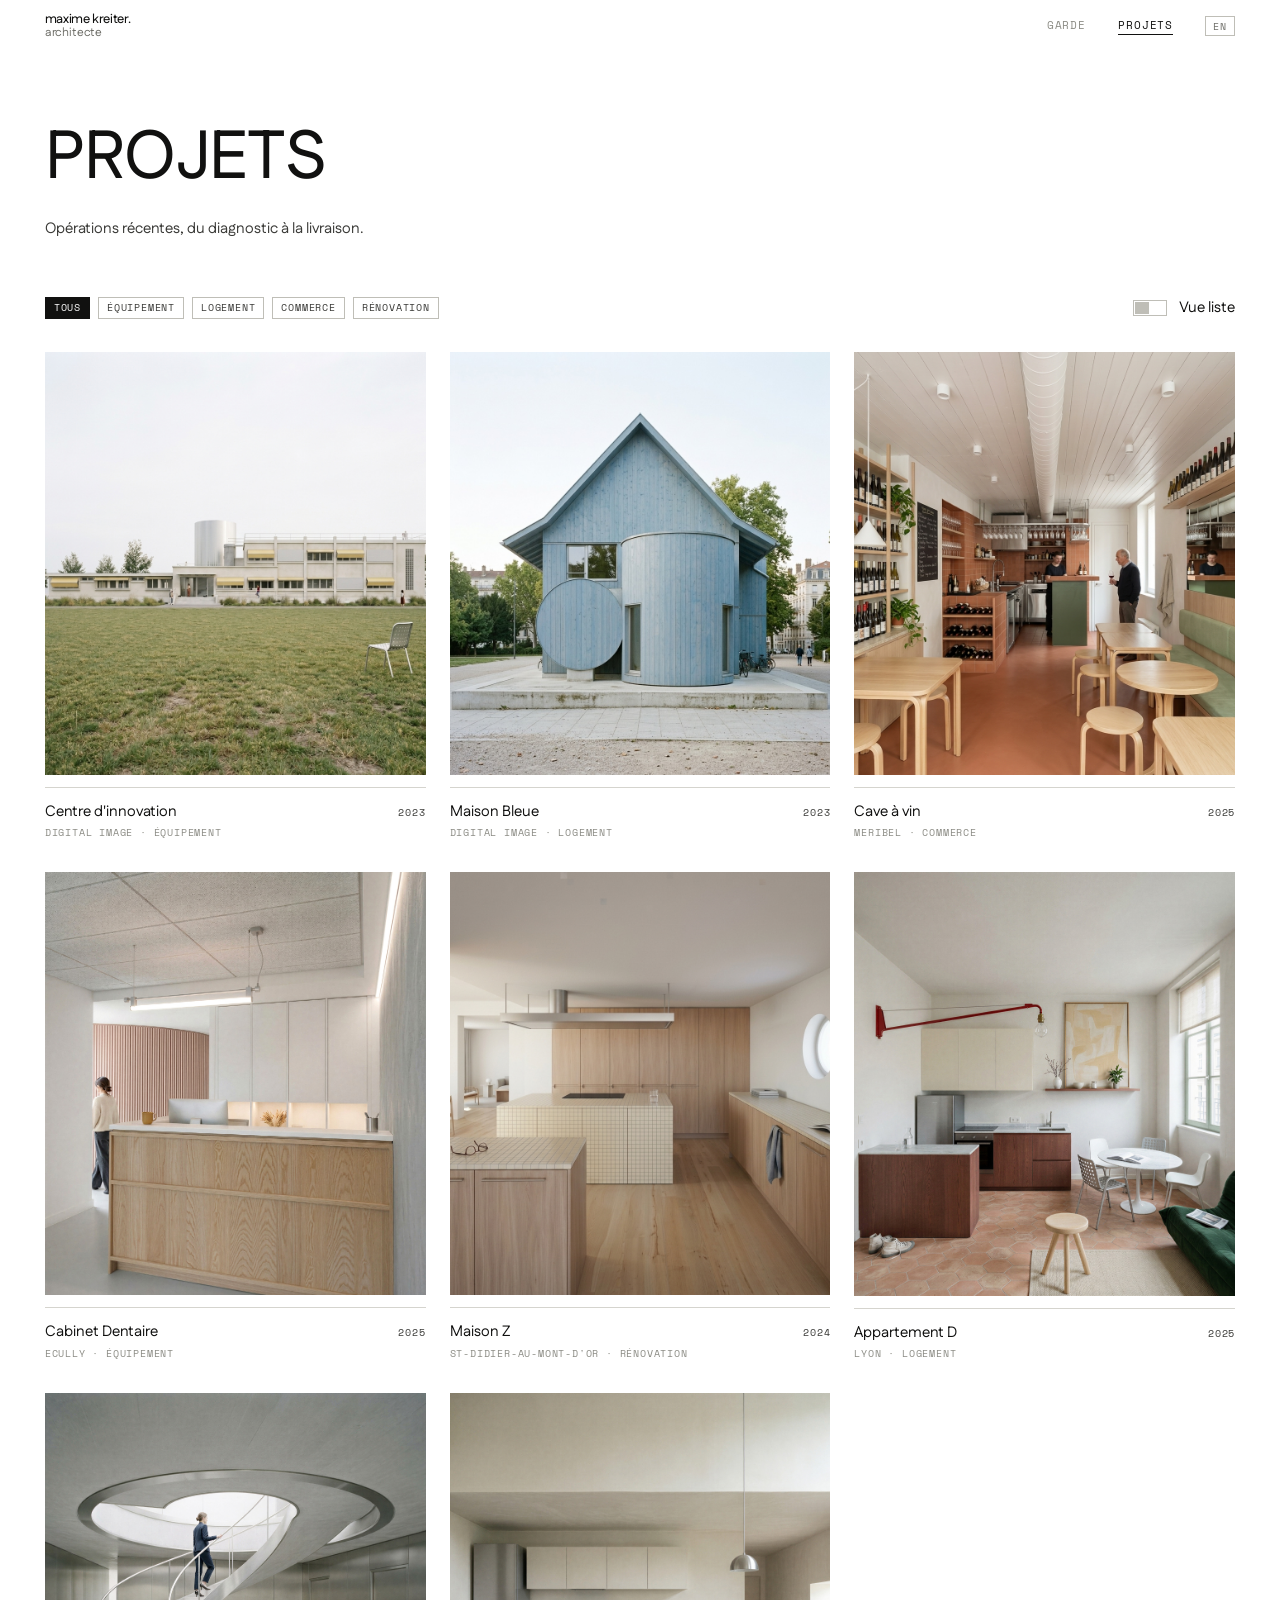
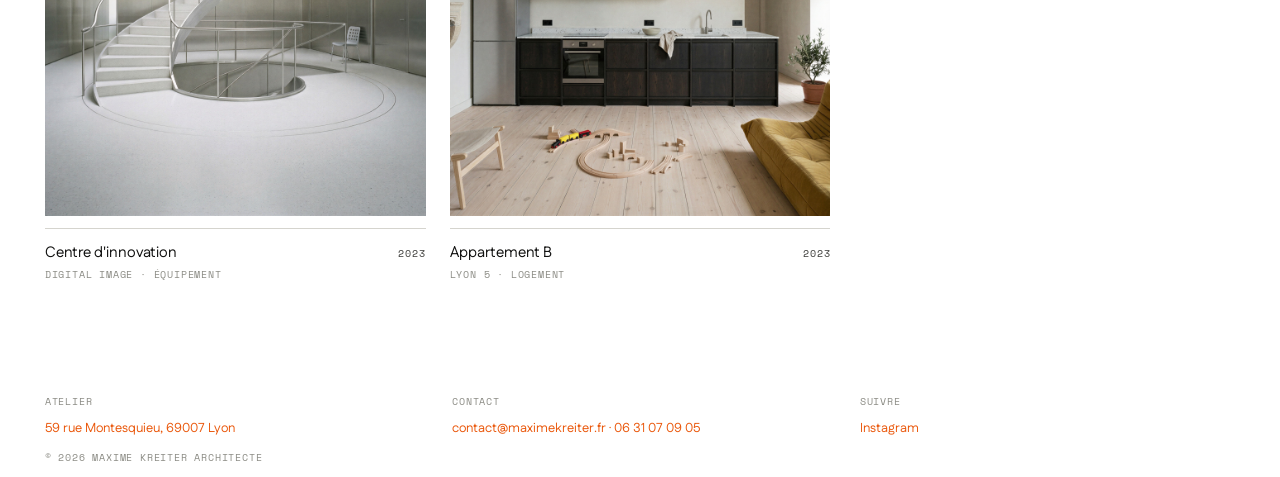
==== projets.html @ 53ffb127 "update site" ====
<!DOCTYPE html>
<html lang="fr">
<head>
<meta charset="utf-8">
<meta name="viewport" content="width=device-width, initial-scale=1">
<title>Projets — Maxime Kreiter, Architecte HMONP, Lyon</title>
<meta name="description" content="Index des projets de Maxime Kreiter, architecte HMONP à Lyon : réhabilitation, logement et équipement public, du diagnostic à la livraison.">
<link rel="stylesheet" href="assets/ds/styles.css">
<link rel="stylesheet" href="assets/css/site.css">
</head>
<body>

<div class="mk-page">

  <div class="mk-header__sticky">
    <header class="mk-header">
      <a href="index.html" class="mk-wordmark mk-wordmark--sm">
        <span>Maxime Kreiter.</span>
        <span class="mk-wordmark__sub">Architecte</span>
      </a>
      <nav class="mk-header__nav">
        <a href="index.html" class="mk-navlink" data-i18n="garde">Garde</a>
        <a href="projets.html" class="mk-navlink" aria-current="page" data-i18n="projets">Projets</a>
        <button type="button" class="mk-langbtn" data-lang-toggle aria-label="Switch to English">EN</button>
      </nav>
    </header>
  </div>

  <main class="mk-main">

    <section class="mk-index__head">
      <div class="mk-index__headline">
        <h1 class="mk-index__title" data-i18n="projets">Projets</h1>
      </div>
      <p class="mk-index__lede" data-i18n="indexLede">Opérations récentes, du diagnostic à la livraison.</p>
    </section>

    <section class="mk-index__body">

      <div class="mk-index__controls">
        <div class="mk-filters" id="mk-filters"></div>
        <label class="mk-switch">
          <input type="checkbox" class="mk-switch__input" id="mk-view">
          <span class="mk-switch__track" aria-hidden="true"><span class="mk-switch__knob"></span></span>
          <!-- Libellé piloté par le JavaScript : il annonce la vue vers
               laquelle on bascule. Sans JS, on est en grille et le texte
               statique ci-dessous est le bon. -->
          <span id="mk-view-label">Vue liste</span>
        </label>
      </div>

      <div id="mk-list" hidden>
        <div class="mk-list__head">
          <span class="mk-meta">Réf.</span>
          <span class="mk-meta" data-i18n="projet">Projet</span>
          <span class="mk-meta" data-i18n="lieu">Lieu</span>
          <span class="mk-meta" data-i18n="annee">Année</span>
        </div>
        <div class="mk-list__rows" id="mk-rows"></div>
      </div>

      <div class="mk-grid" id="mk-grid"></div>

      <!-- Aperçu affiché au centre de l'écran au survol d'une ligne, en vue
           liste. Rempli par le JavaScript ; sans lui, il reste vide. -->
      <div class="mk-preview" id="mk-preview" aria-hidden="true"><img alt=""></div>

      <p class="mk-meta mk-empty" id="mk-empty" hidden></p>

    </section>

  </main>

  <footer class="mk-footer">
    <div class="mk-footer__cols">
      <div class="mk-footer__col">
        <span class="mk-footer__title" data-i18n="atelier">Atelier</span>
        <span class="mk-footer__line">59 rue Montesquieu, 69007 Lyon</span>
      </div>
      <div class="mk-footer__col">
        <span class="mk-footer__title">Contact</span>
        <span class="mk-footer__line"><a href="mailto:contact@maximekreiter.fr">contact@maximekreiter.fr</a> · <a href="tel:+33631070905">06 31 07 09 05</a></span>
      </div>
      <div class="mk-footer__col">
        <span class="mk-footer__title" data-i18n="suivre">Suivre</span>
        <span class="mk-footer__line">Instagram</span>
      </div>
    </div>
    <span class="mk-footer__note">© 2026 Maxime Kreiter Architecte</span>
  </footer>

</div>

<script src="assets/js/site.js"></script>
</body>
</html>
---- assets/ds/styles.css ----
@import url("tokens/fonts.css");
@import url("tokens/colors.css");
@import url("tokens/typography.css");
@import url("tokens/spacing.css");
@import url("tokens/layout.css");
@import url("tokens/motion.css");
@import url("tokens/base.css");
---- assets/css/site.css ----
/* Maxime Kreiter Architecte — styles du site.
   Les composants du design system (SiteHeader, SiteFooter, Wordmark, Tag,
   Switch, IndexRow, ImageFrame) sont ici transcrits en CSS depuis le bundle
   React fourni dans _ds/. Les valeurs sont reprises à l'identique. */

/* --------------------------------------------------------- couleurs site */
/* Écart assumé au design system, qui ne prévoit que le sauge comme accent :
   les coordonnées du pied de page sont en orange. Déclaré ici plutôt que dans
   _ds/ pour garder le design system intact.
   Contraste mesuré sur le papier : 3,03:1, sous le seuil AA de 4,5:1 pour du
   texte de 13 px — écart choisi en connaissance de cause. Le survol passe à
   une teinte plus soutenue, à 4,41:1. */

:root {
  --accent-contact: #EA580C;
  --accent-contact-hover: #C2410C;

  /* Cadrage des vignettes de l'index. Une seule valeur pour l'image et pour
     l'aplat de repli : 9 / 10 est un portrait léger, à mi-chemin entre le
     4 / 5 d'origine et le carré 1 / 1. */
  --vignette-ratio: 9 / 10;
}

/* ------------------------------------------------------------------ shell */

/* Hauteur de page : sur iOS, 100vh compte la hauteur barres masquées, si bien
   que le pied de page tombe sous la barre d'outils à l'ouverture. 100svh est
   la hauteur barres déployées — le cas le plus contraint — donc tout tient à
   l'écran dès l'arrivée, sans saut de mise en page au défilement (ce que
   provoquerait dvh). La première ligne reste le repli des navigateurs
   antérieurs à svh (Safari < 15.4, Chrome < 108). */
.mk-page {
  min-height: 100vh;
  min-height: 100svh;
  display: flex;
  flex-direction: column;
  background: var(--paper-100);
  color: var(--ink-900);
  font-family: var(--font-sans);
}

.mk-main { flex: 1; }

/* Le helmet du prototype : liens à l'encre, soulignement du base.css. */
a { color: var(--ink-900); text-decoration-thickness: 1px; text-underline-offset: 3px; }
a:hover { color: var(--sage-700); }

/* --------------------------------------------------------------- wordmark */

.mk-wordmark {
  display: inline-flex;
  flex-direction: column;
  gap: 0;
  align-items: flex-start;
  font-family: var(--font-sans);
  font-weight: var(--weight-medium);
  line-height: var(--leading-tight);
  letter-spacing: var(--tracking-display);
  text-transform: lowercase;
  color: var(--text-primary);
  border: 0;
  text-decoration: none;
}

.mk-wordmark--sm { font-size: var(--text-sm); }

.mk-wordmark__sub {
  font-weight: var(--weight-regular);
  letter-spacing: var(--tracking-tight);
  color: var(--text-secondary);
}

.mk-wordmark--sm .mk-wordmark__sub { font-size: var(--text-xs); }

a.mk-wordmark:hover { color: var(--text-primary); }

/* ----------------------------------------------------------- site header */
/* headerProps du prototype : borderBottom none. */

.mk-header {
  display: flex;
  align-items: center;
  justify-content: space-between;
  gap: var(--s-6);
  height: var(--header-height);
  padding: 0 var(--page-margin);
  border-bottom: none;
  background: var(--surface-page);
}

.mk-header__sticky { position: sticky; top: 0; z-index: 30; }

.mk-header__nav {
  display: flex;
  gap: var(--s-6);
  align-items: center;
}

.mk-navlink {
  background: none;
  border: none;
  padding: 0;
  cursor: pointer;
  font-family: var(--font-mono);
  font-size: var(--text-2xs);
  letter-spacing: var(--tracking-caps);
  text-transform: uppercase;
  color: var(--text-muted);
  border-bottom: var(--hairline) solid transparent;
  transition: var(--transition-color);
  text-decoration: none;
}

.mk-navlink:hover { color: var(--text-primary); }

.mk-navlink[aria-current="page"] {
  color: var(--text-primary);
  border-bottom-color: var(--ink-900);
}

.mk-langbtn {
  background: none;
  border: var(--hairline) solid var(--border-mid);
  cursor: pointer;
  width: 30px;
  height: 20px;
  font-family: var(--font-mono);
  font-size: var(--text-3xs);
  letter-spacing: var(--tracking-caps);
  color: var(--text-secondary);
  transition: var(--transition-color);
}

.mk-langbtn:hover { color: var(--text-primary); border-color: var(--border-strong); }

/* ----------------------------------------------------------- site footer */
/* footerProps du prototype : pied aplati, sans filet supérieur. */

.mk-footer {
  border-top: none;
  padding: var(--s-4) var(--page-margin) var(--s-3);
  display: flex;
  flex-direction: column;
  gap: var(--s-3);
}

/* Gouttière verticale resserrée : c'est elle qui s'applique en petite largeur,
   quand les trois blocs s'empilent au lieu de tenir sur une rangée. */
.mk-footer__cols {
  display: grid;
  grid-template-columns: repeat(auto-fit, minmax(160px, 1fr));
  gap: var(--s-3) var(--s-6);
}

.mk-footer__col {
  display: flex;
  flex-direction: column;
  gap: var(--s-2);
}

.mk-footer__title {
  font-family: var(--font-mono);
  font-size: var(--text-3xs);
  letter-spacing: var(--tracking-caps);
  text-transform: uppercase;
  color: var(--text-muted);
}

.mk-footer__line {
  font-size: var(--text-sm);
  color: var(--accent-contact);
}

/* Coordonnées cliquables, rendues comme le texte du prototype. */
.mk-footer__line a {
  color: inherit;
  border-bottom: 0;
  text-decoration: none;
  transition: var(--transition-color);
}

.mk-footer__line a:hover { color: var(--accent-contact-hover); }

.mk-footer__note {
  font-family: var(--font-mono);
  font-size: var(--text-3xs);
  letter-spacing: var(--tracking-caps);
  text-transform: uppercase;
  color: var(--text-muted);
}

/* ---------------------------------------------------------- page de garde */

.mk-garde {
  flex: 1;
  display: grid;
  grid-template-rows: auto 1fr;
  padding: 0 var(--page-margin) var(--s-8);
}

/* Même bande que le SiteHeader de la page projets — même hauteur, contenu
   centré : les textes de coin restent à la même place d'une page à l'autre.
   min-height et non height, pour que la bande grandisse quand elle se replie
   sur deux lignes en petite largeur. */
.mk-garde__meta {
  display: flex;
  justify-content: flex-end;
  align-items: center;
  min-height: var(--header-height);
  flex-wrap: wrap;
  padding: var(--s-2) 0;
}

/* Mêmes gouttières que la nav de la page projets : le bouton de langue tombe
   au même endroit, à la même distance du bord, sur les deux pages. */
.mk-garde__actions {
  display: flex;
  gap: var(--s-6);
  align-items: center;
  flex-wrap: wrap;
  justify-content: flex-end;
}

.mk-garde__link {
  font-size: var(--text-3xs);
  text-decoration: none;
  border-bottom: 1px solid var(--ink-900);
  padding-bottom: 2px;
  white-space: nowrap;
}

.mk-garde__body {
  display: flex;
  flex-direction: column;
  justify-content: center;
  padding: clamp(32px, 9vw, 96px) 0;
}

.mk-garde__name {
  display: flex;
  flex-wrap: wrap;
  column-gap: 0.32em;
  row-gap: 0;
  align-items: baseline;
  font-family: var(--font-sans);
  font-size: clamp(26px, 7.4vw, var(--text-3xl));
  line-height: var(--leading-tight);
  letter-spacing: var(--tracking-display);
  text-transform: lowercase;
  margin: 0;
  font-weight: var(--weight-regular);
}

.mk-garde__name-a { font-weight: var(--weight-medium); color: var(--text-primary); }
.mk-garde__name-b { font-weight: var(--weight-regular); color: var(--text-secondary); }

.mk-garde__lede {
  max-width: 46ch;
  font-size: clamp(15px, 3.6vw, var(--type-lede-size));
  line-height: var(--leading-snug);
  color: var(--text-meta);
  padding-top: clamp(20px, 6vw, var(--s-7));
  margin: 0;
  text-wrap: pretty;
  white-space: pre-line;
}

/* ------------------------------------------------------- index des projets */

.mk-index__head { padding: var(--s-8) var(--page-margin) var(--s-6); }

.mk-index__headline {
  display: flex;
  align-items: baseline;
  gap: var(--s-4);
}

.mk-index__ref { font-size: var(--text-3xs); color: var(--text-muted); }

.mk-index__title {
  font-family: var(--font-sans);
  font-weight: 500;
  text-transform: uppercase;
  letter-spacing: -0.015em;
  font-size: var(--text-3xl);
  line-height: var(--leading-snug);
  margin: 0;
}

.mk-index__lede {
  max-width: var(--measure);
  font-size: var(--text-base);
  line-height: 1.55;
  color: var(--text-meta);
  padding-top: var(--s-4);
  margin: 0;
  text-wrap: pretty;
}

.mk-index__body { padding: var(--s-5) var(--page-margin) var(--s-9); }

.mk-index__controls {
  display: flex;
  justify-content: space-between;
  align-items: center;
  gap: var(--s-5);
  flex-wrap: wrap;
  padding-bottom: var(--s-6);
}

.mk-filters {
  display: flex;
  gap: var(--s-2);
  flex-wrap: wrap;
}

/* ------------------------------------------------------------------- tag */

.mk-tag {
  display: inline-flex;
  align-items: center;
  height: 22px;
  padding: 0 8px;
  font-family: var(--font-mono);
  font-size: var(--text-3xs);
  letter-spacing: var(--tracking-caps);
  text-transform: uppercase;
  white-space: nowrap;
  border-radius: var(--radius-none);
  border: var(--hairline) solid var(--border-mid);
  background: transparent;
  color: var(--text-meta);
  cursor: pointer;
  transition: var(--transition-color);
}

.mk-tag:hover {
  color: var(--text-primary);
  border-color: var(--border-strong);
}

.mk-tag[aria-pressed="true"],
.mk-tag[aria-pressed="true"]:hover {
  background: var(--ink-900);
  color: var(--text-inverse);
  border-color: var(--ink-900);
}

/* ---------------------------------------------------------------- switch */

.mk-switch {
  display: inline-flex;
  align-items: center;
  gap: var(--s-3);
  cursor: pointer;
  font-size: var(--text-base);
  color: var(--text-primary);
}

.mk-switch__input {
  position: absolute;
  opacity: 0;
  width: 1px;
  height: 1px;
}

.mk-switch__track {
  width: 34px;
  height: 16px;
  flex: 0 0 auto;
  position: relative;
  border: var(--hairline) solid var(--border-mid);
  background: transparent;
  border-radius: var(--radius-none);
  transition: var(--transition-color);
}

.mk-switch__knob {
  position: absolute;
  top: 1px;
  bottom: 1px;
  width: 14px;
  left: 1px;
  background: var(--border-mid);
  transition: left var(--dur-fast) var(--ease-out),
              background-color var(--dur-fast) var(--ease-out);
}

.mk-switch__input:checked + .mk-switch__track { border-color: var(--ink-900); }

.mk-switch__input:checked + .mk-switch__track .mk-switch__knob {
  left: calc(100% - 15px);
  background: var(--ink-900);
}

.mk-switch__input:focus-visible + .mk-switch__track {
  outline: var(--rule-weight) solid var(--focus-ring);
  outline-offset: 2px;
}

/* ------------------------------------------------------------- vue liste */

.mk-list__head {
  display: grid;
  grid-template-columns: 48px minmax(0, 1fr) minmax(0, .8fr) 64px;
  gap: var(--s-4);
  padding-bottom: var(--s-2);
}

.mk-list__head span { font-size: var(--text-3xs); color: var(--text-muted); }
.mk-list__head span:last-child { text-align: right; }

.mk-list__rows { border-top: 1px solid var(--ink-900); }

.mk-row {
  display: grid;
  grid-template-columns: 48px minmax(0, 1fr) minmax(0, .8fr) 64px;
  gap: var(--s-4);
  align-items: baseline;
  padding: var(--s-3) 0;
  border-bottom: var(--hairline) solid var(--border-hairline);
  color: var(--text-primary);
}

.mk-row__number {
  font-family: var(--font-mono);
  font-size: var(--text-2xs);
  color: var(--text-muted);
}

/* Même corps que la colonne Lieu ; c'est la couleur, encre contre gris, qui
   porte désormais seule la hiérarchie entre le titre et le lieu. */
.mk-row__title {
  font-size: var(--text-sm);
}

.mk-row__meta {
  font-size: var(--text-sm);
  color: var(--text-secondary);
}

.mk-row__year {
  font-family: var(--font-mono);
  font-size: var(--text-2xs);
  color: var(--text-secondary);
  text-align: right;
}

/* ------------------------------------------------ aperçu au survol (liste) */
/* Fixé au centre de la fenêtre, sous l'en-tête collant (z-index 30) pour ne
   jamais masquer la navigation. pointer-events: none est indispensable :
   sans lui, l'image intercepterait le survol de la ligne et clignoterait.
   Conforme au design system : opacité seule, aucun mouvement. */

.mk-preview {
  position: fixed;
  inset: 0;
  z-index: 20;
  display: flex;
  align-items: center;
  justify-content: center;
  pointer-events: none;
  opacity: 0;
  transition: opacity var(--dur-base) var(--ease-out);
}

.mk-preview.is-visible { opacity: 1; }

.mk-preview img {
  width: clamp(240px, 30vw, 400px);
  aspect-ratio: var(--vignette-ratio);
  object-fit: cover;
  background: var(--paper-200);
}

/* Sur écran tactile, l'aperçu s'ouvre au toucher d'une ligne : il doit donc
   rester affichable, et prendre plus de largeur qu'il n'en prendrait avec la
   valeur calculée pour un écran d'ordinateur. */
@media (max-width: 600px) {
  .mk-preview img { width: min(78vw, 340px); }
}

/* ------------------------------------------------------------- vue grille */

.mk-grid {
  display: grid;
  grid-template-columns: repeat(auto-fill, minmax(280px, 1fr));
  gap: var(--s-6) var(--grid-gap);
}

.mk-card__photo {
  aspect-ratio: var(--vignette-ratio);
  background: var(--paper-200);
  overflow: hidden;
}

.mk-card__photo img {
  width: 100%;
  height: 100%;
  object-fit: cover;
  display: block;
}

/* ImageFrame, repli sans photographie */
.mk-frame { margin: 0; }

.mk-frame__block {
  aspect-ratio: var(--vignette-ratio);
  width: 100%;
  overflow: hidden;
  background: var(--surface-tint);
  border-radius: var(--radius-none);
  display: flex;
  align-items: center;
  justify-content: center;
}

.mk-frame__label {
  font-family: var(--font-mono);
  font-size: var(--text-3xs);
  letter-spacing: var(--tracking-caps-wide);
  text-transform: uppercase;
  color: var(--tint-200);
  padding: 0 var(--s-4);
  text-align: center;
}

.mk-card__line {
  display: flex;
  justify-content: space-between;
  gap: var(--s-4);
  align-items: baseline;
  padding-top: var(--s-3);
  border-top: var(--hairline) solid var(--border-hairline);
  margin-top: var(--s-3);
}

.mk-card__title { font-size: var(--text-base); }
.mk-card__year { font-size: var(--text-3xs); }

.mk-card__sub {
  font-size: var(--text-3xs);
  color: var(--text-muted);
  padding-top: 2px;
}

/* ------------------------------------------------------------------ vide */

.mk-empty {
  font-size: var(--text-2xs);
  color: var(--text-muted);
  padding: var(--s-8) 0;
  margin: 0;
  max-width: var(--measure);
  line-height: var(--leading-snug);
  text-transform: none;
  letter-spacing: 0;
}

[hidden] { display: none !important; }

/* ---------------------------------------------------------------- mobile */
/* L'en-tête tient sur 375 px (iPhone 12 mini) en resserrant les gouttières. */

@media (max-width: 520px) {
  .mk-header { gap: var(--s-4); }
  .mk-header__nav { gap: var(--s-4); }
  .mk-index__head { padding-top: var(--s-7); }
  .mk-index__title { font-size: var(--text-2xl); }
}

@media (max-width: 380px) {
  .mk-header__nav { gap: var(--s-3); }
}
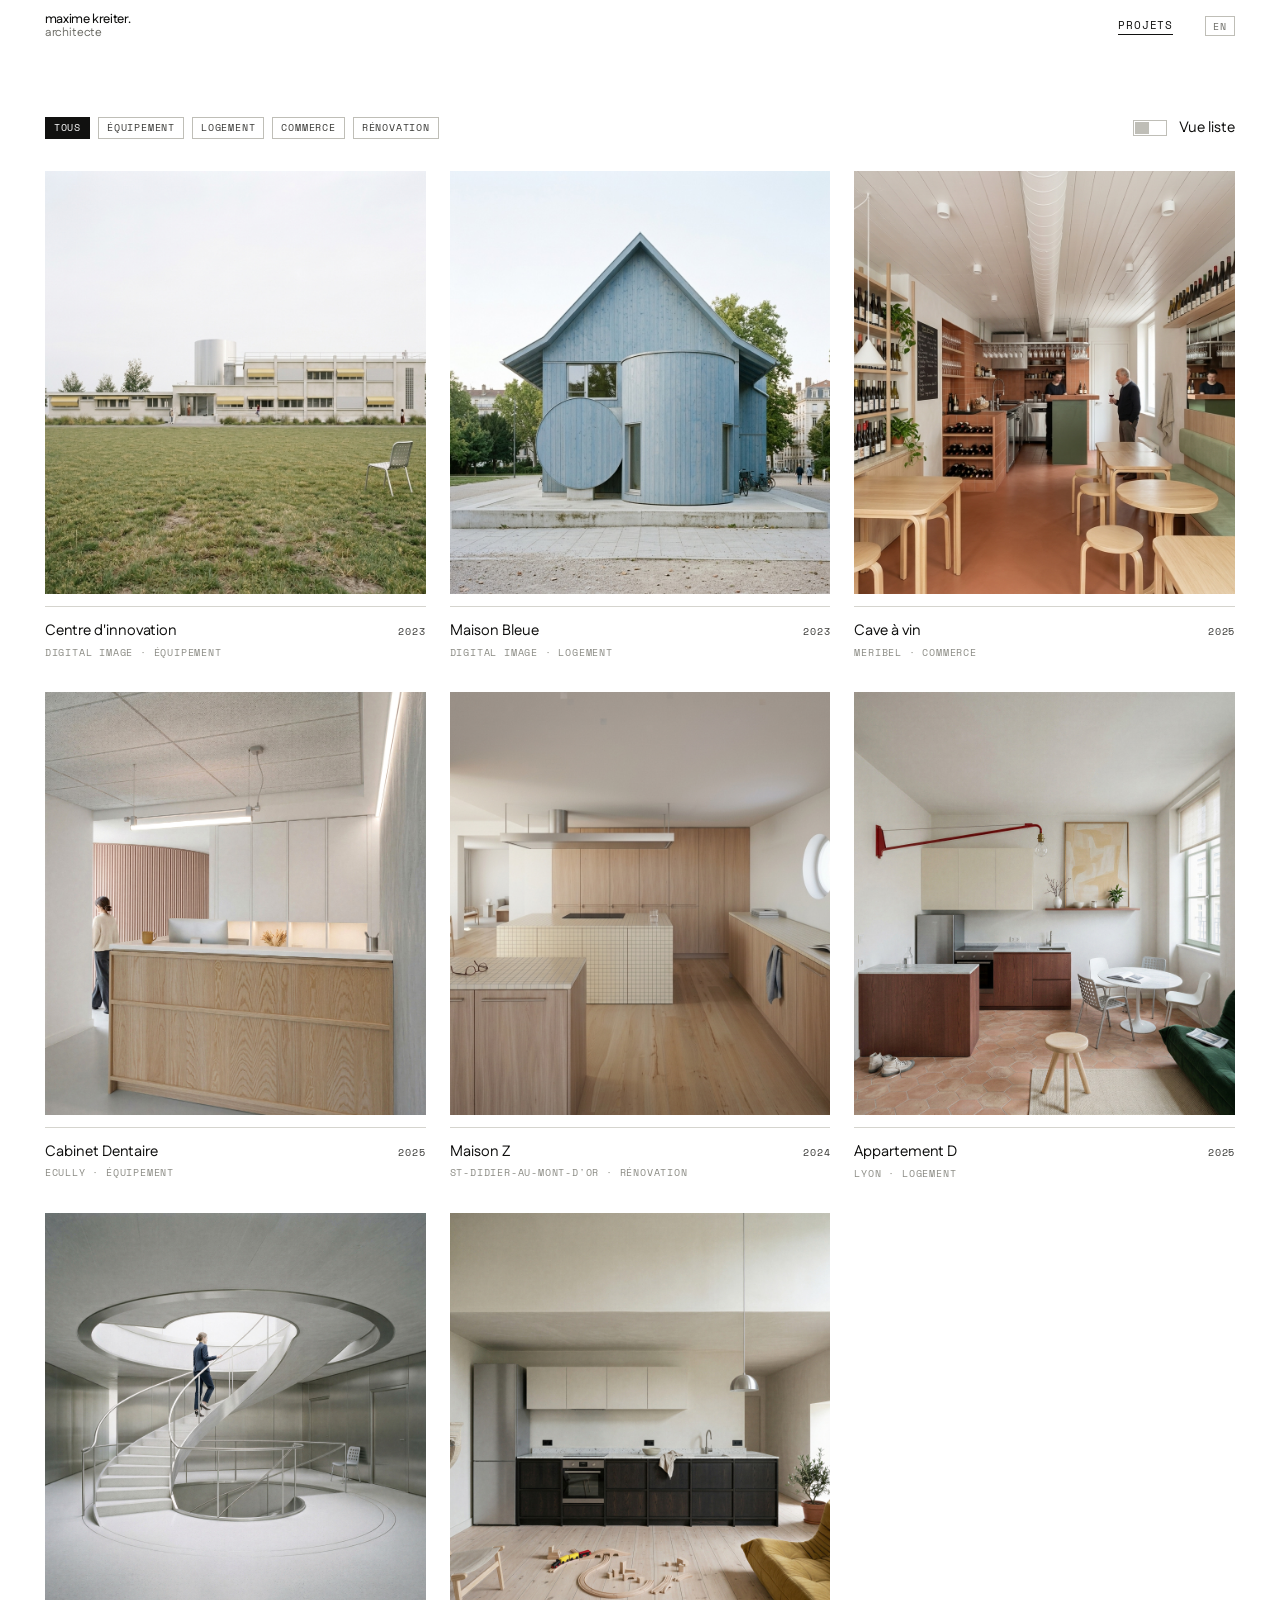
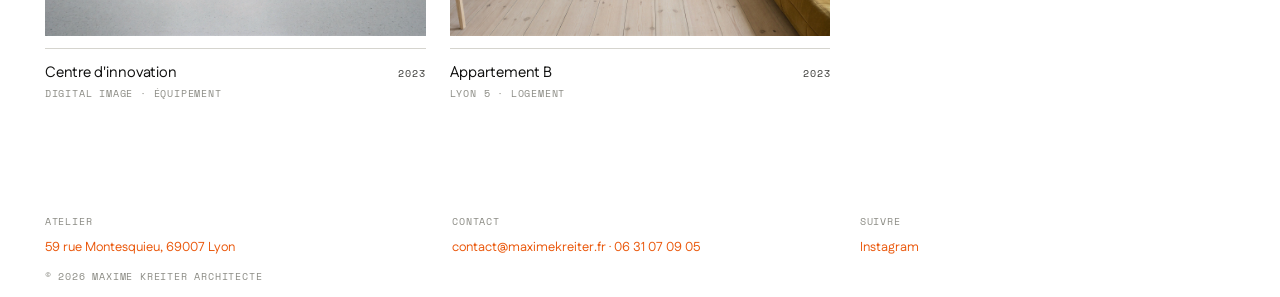
==== commit ad2a820b: "update site" ====
--- a/projets.html
+++ b/projets.html
@@ -19,7 +19,6 @@
         <span class="mk-wordmark__sub">Architecte</span>
       </a>
       <nav class="mk-header__nav">
-        <a href="index.html" class="mk-navlink" data-i18n="garde">Garde</a>
         <a href="projets.html" class="mk-navlink" aria-current="page" data-i18n="projets">Projets</a>
         <button type="button" class="mk-langbtn" data-lang-toggle aria-label="Switch to English">EN</button>
       </nav>
@@ -28,12 +27,9 @@
 
   <main class="mk-main">
 
-    <section class="mk-index__head">
-      <div class="mk-index__headline">
-        <h1 class="mk-index__title" data-i18n="projets">Projets</h1>
-      </div>
-      <p class="mk-index__lede" data-i18n="indexLede">Opérations récentes, du diagnostic à la livraison.</p>
-    </section>
+    <!-- Le titre n'est plus affiché, mais la page doit garder un titre de
+         niveau 1 pour les moteurs de recherche et les lecteurs d'écran. -->
+    <h1 class="mk-sr-only" data-i18n="projets">Projets</h1>
 
     <section class="mk-index__body">
 
--- a/assets/css/site.css
+++ b/assets/css/site.css
@@ -40,6 +40,20 @@
 }
 
 .mk-main { flex: 1; }
+
+/* Lu par les moteurs de recherche et les lecteurs d'écran, invisible à l'œil.
+   Sert au titre de niveau 1 de la page projets, que le design n'affiche pas. */
+.mk-sr-only {
+  position: absolute;
+  width: 1px;
+  height: 1px;
+  padding: 0;
+  margin: -1px;
+  overflow: hidden;
+  clip-path: inset(50%);
+  white-space: nowrap;
+  border: 0;
+}
 
 /* Le helmet du prototype : liens à l'encre, soulignement du base.css. */
 a { color: var(--ink-900); text-decoration-thickness: 1px; text-underline-offset: 3px; }
@@ -297,7 +311,9 @@
   text-wrap: pretty;
 }
 
-.mk-index__body { padding: var(--s-5) var(--page-margin) var(--s-9); }
+/* Le titre et le chapô ayant disparu, c'est ce retrait qui donne désormais
+   son air à l'ouverture de la page, sous l'en-tête. */
+.mk-index__body { padding: var(--s-8) var(--page-margin) var(--s-9); }
 
 .mk-index__controls {
   display: flex;
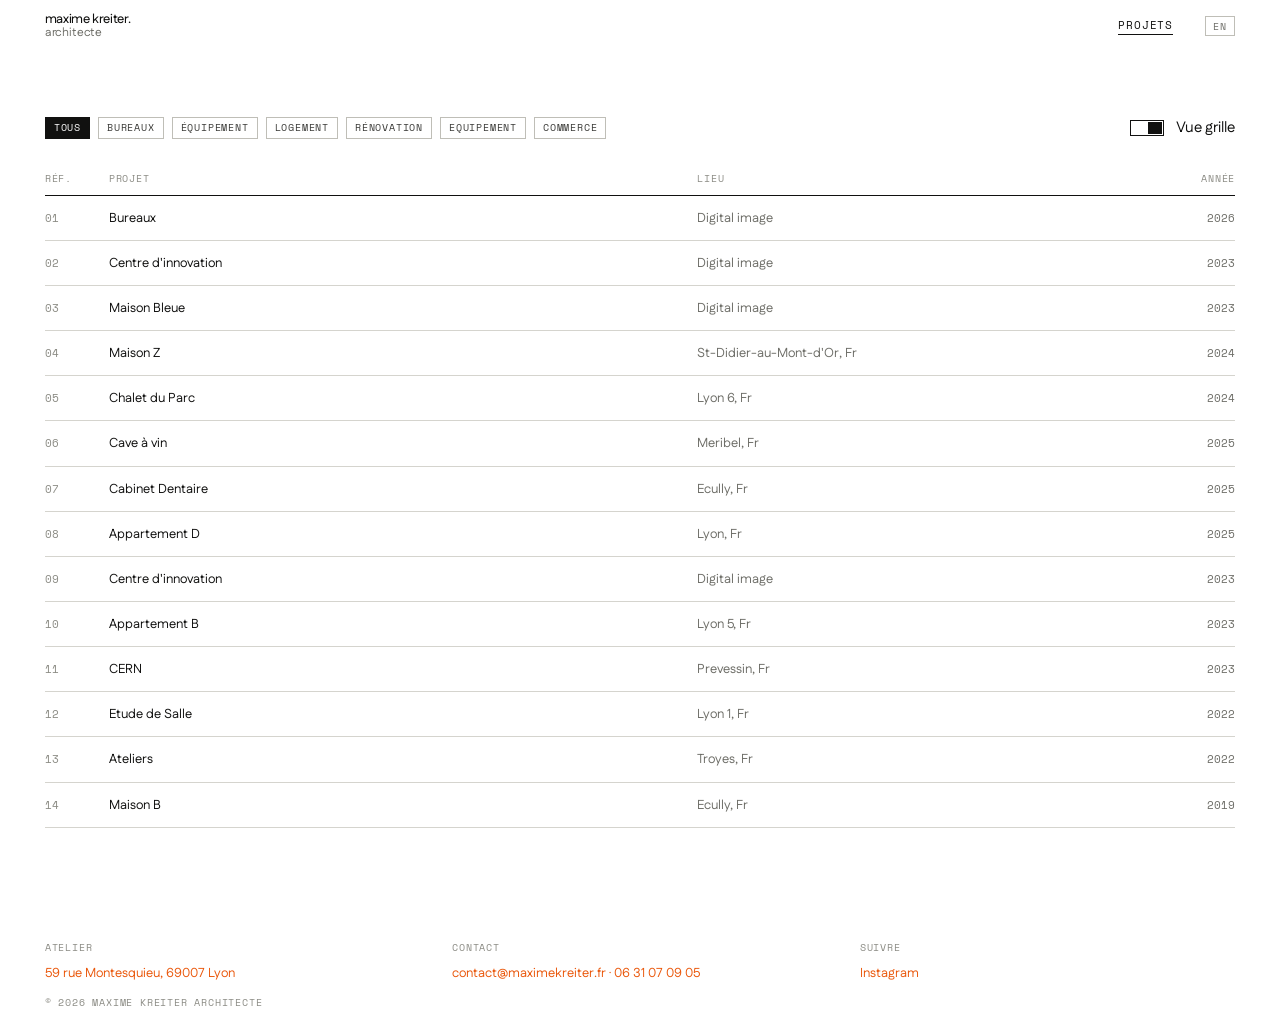
==== commit 24672795: "update site" ====
--- a/projets.html
+++ b/projets.html
@@ -6,7 +6,7 @@
 <title>Projets — Maxime Kreiter, Architecte HMONP, Lyon</title>
 <meta name="description" content="Index des projets de Maxime Kreiter, architecte HMONP à Lyon : réhabilitation, logement et équipement public, du diagnostic à la livraison.">
 <link rel="stylesheet" href="assets/ds/styles.css">
-<link rel="stylesheet" href="assets/css/site.css">
+<link rel="stylesheet" href="assets/css/site.css?v=2026-09-12">
 </head>
 <body>
 
@@ -36,16 +36,16 @@
       <div class="mk-index__controls">
         <div class="mk-filters" id="mk-filters"></div>
         <label class="mk-switch">
-          <input type="checkbox" class="mk-switch__input" id="mk-view">
+          <input type="checkbox" class="mk-switch__input" id="mk-view" checked>
           <span class="mk-switch__track" aria-hidden="true"><span class="mk-switch__knob"></span></span>
           <!-- Libellé piloté par le JavaScript : il annonce la vue vers
                laquelle on bascule. Sans JS, on est en grille et le texte
                statique ci-dessous est le bon. -->
-          <span id="mk-view-label">Vue liste</span>
+          <span id="mk-view-label">Vue grille</span>
         </label>
       </div>
 
-      <div id="mk-list" hidden>
+      <div id="mk-list">
         <div class="mk-list__head">
           <span class="mk-meta">Réf.</span>
           <span class="mk-meta" data-i18n="projet">Projet</span>
@@ -55,7 +55,7 @@
         <div class="mk-list__rows" id="mk-rows"></div>
       </div>
 
-      <div class="mk-grid" id="mk-grid"></div>
+      <div class="mk-grid" id="mk-grid" hidden></div>
 
       <!-- Aperçu affiché au centre de l'écran au survol d'une ligne, en vue
            liste. Rempli par le JavaScript ; sans lui, il reste vide. -->
@@ -87,6 +87,6 @@
 
 </div>
 
-<script src="assets/js/site.js"></script>
+<script src="assets/js/site.js?v=2026-09-12"></script>
 </body>
 </html>
--- a/assets/css/site.css
+++ b/assets/css/site.css
@@ -15,10 +15,16 @@
   --accent-contact: #EA580C;
   --accent-contact-hover: #C2410C;
 
-  /* Cadrage des vignettes de l'index. Une seule valeur pour l'image et pour
-     l'aplat de repli : 9 / 10 est un portrait léger, à mi-chemin entre le
-     4 / 5 d'origine et le carré 1 / 1. */
-  --vignette-ratio: 9 / 10;
+  /* Cadrage des vignettes de l'index.
+       auto    chaque photo garde son format — paysages et portraits
+               cohabitent, rien n'est rogné
+       9 / 10  portrait léger, 4 / 5 portrait franc, 1 / 1 carré : toutes les
+               vignettes au même format, les photos sont recadrées au centre */
+  --vignette-ratio: auto;
+
+  /* L'aplat affiché quand un projet n'a pas de photo est vide : il lui faut
+     un format à lui, sans quoi il n'aurait aucune hauteur. */
+  --vignette-ratio-repli: 9 / 10;
 }
 
 /* ------------------------------------------------------------------ shell */
@@ -482,10 +488,13 @@
 
 .mk-preview.is-visible { opacity: 1; }
 
+/* max-height : en format naturel, un portrait très haut dépasserait
+   l'écran. La hauteur prime alors sur la largeur. */
 .mk-preview img {
   width: clamp(240px, 30vw, 400px);
+  max-height: 70vh;
   aspect-ratio: var(--vignette-ratio);
-  object-fit: cover;
+  object-fit: contain;
   background: var(--paper-200);
 }
 
@@ -498,10 +507,13 @@
 
 /* ------------------------------------------------------------- vue grille */
 
+/* align-items: start — les vignettes n'ayant plus toutes la même hauteur,
+   chaque carte se cale en haut de sa rangée plutôt que de s'étirer. */
 .mk-grid {
   display: grid;
   grid-template-columns: repeat(auto-fill, minmax(280px, 1fr));
   gap: var(--s-6) var(--grid-gap);
+  align-items: start;
 }
 
 .mk-card__photo {
@@ -510,6 +522,9 @@
   overflow: hidden;
 }
 
+/* height: auto laisse la photo imposer sa hauteur quand aucun format n'est
+   forcé ; si --vignette-ratio reprend une valeur, le cadre la contraint et
+   object-fit recadre au centre. */
 .mk-card__photo img {
   width: 100%;
   height: 100%;
@@ -521,7 +536,7 @@
 .mk-frame { margin: 0; }
 
 .mk-frame__block {
-  aspect-ratio: var(--vignette-ratio);
+  aspect-ratio: var(--vignette-ratio-repli);
   width: 100%;
   overflow: hidden;
   background: var(--surface-tint);
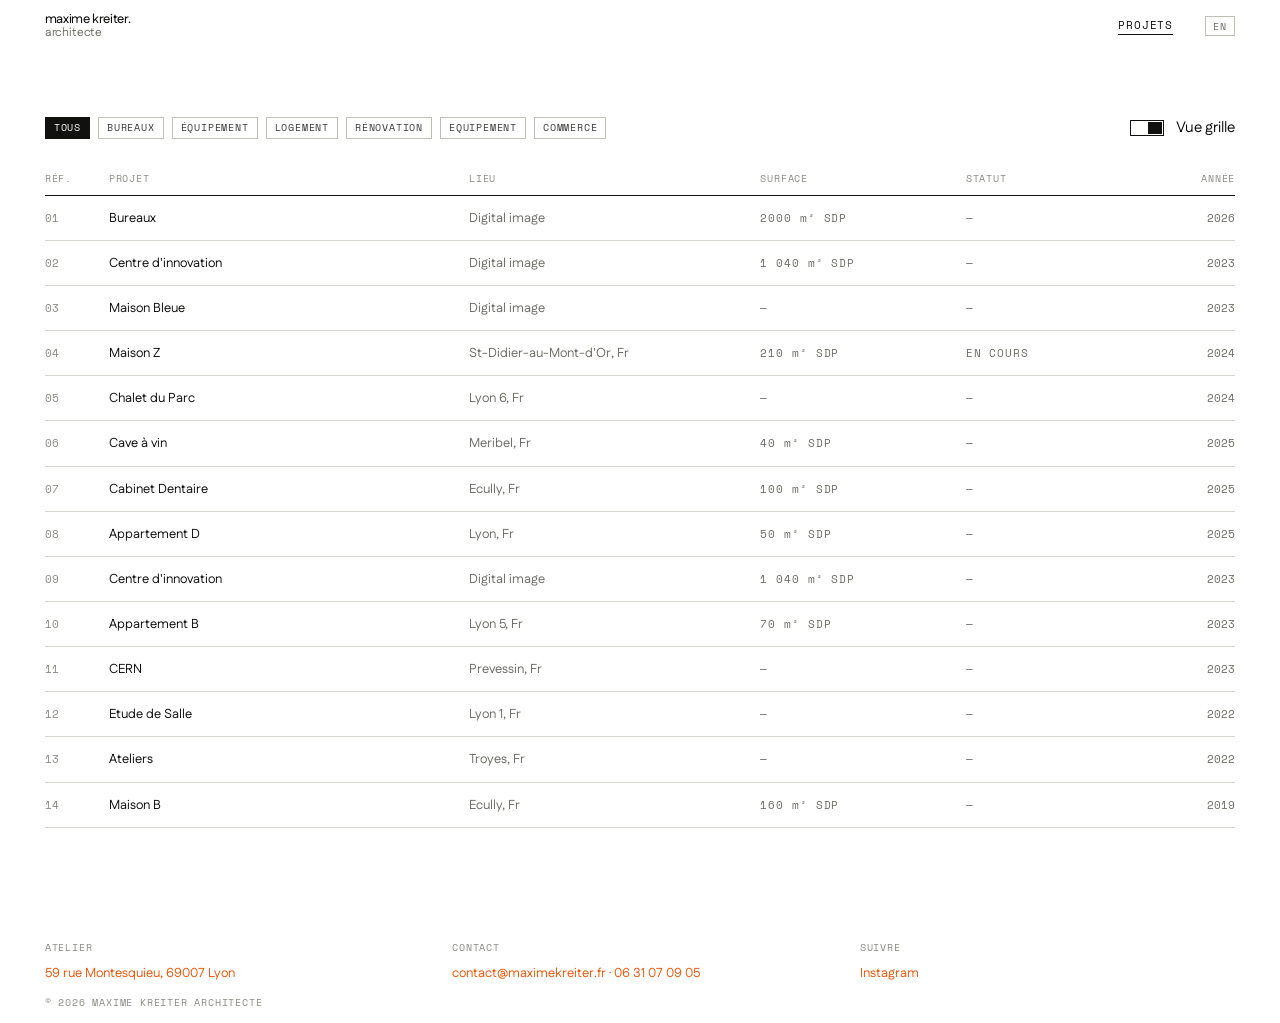
==== commit bda2d85c: "update site" ====
--- a/projets.html
+++ b/projets.html
@@ -50,6 +50,8 @@
           <span class="mk-meta">Réf.</span>
           <span class="mk-meta" data-i18n="projet">Projet</span>
           <span class="mk-meta" data-i18n="lieu">Lieu</span>
+          <span class="mk-meta mk-col-large" data-i18n="surface">Surface</span>
+          <span class="mk-meta mk-col-large" data-i18n="statut">Statut</span>
           <span class="mk-meta" data-i18n="annee">Année</span>
         </div>
         <div class="mk-list__rows" id="mk-rows"></div>
--- a/assets/css/site.css
+++ b/assets/css/site.css
@@ -422,9 +422,13 @@
 
 /* ------------------------------------------------------------- vue liste */
 
+/* Six colonnes sur grand écran : Réf, Projet, Lieu, Surface, Statut, Année.
+   En dessous de 960 px, Surface et Statut sont retirées (voir plus bas) et
+   la grille repasse aux quatre colonnes d'origine. */
 .mk-list__head {
   display: grid;
-  grid-template-columns: 48px minmax(0, 1fr) minmax(0, .8fr) 64px;
+  grid-template-columns:
+    48px minmax(0, 1fr) minmax(0, .8fr) minmax(0, .55fr) minmax(0, .55fr) 64px;
   gap: var(--s-4);
   padding-bottom: var(--s-2);
 }
@@ -436,7 +440,8 @@
 
 .mk-row {
   display: grid;
-  grid-template-columns: 48px minmax(0, 1fr) minmax(0, .8fr) 64px;
+  grid-template-columns:
+    48px minmax(0, 1fr) minmax(0, .8fr) minmax(0, .55fr) minmax(0, .55fr) 64px;
   gap: var(--s-4);
   align-items: baseline;
   padding: var(--s-3) 0;
@@ -459,6 +464,31 @@
 .mk-row__meta {
   font-size: var(--text-sm);
   color: var(--text-secondary);
+}
+
+/* Surface et statut : de la donnée, donc le mono du design system, comme la
+   référence et l'année. Pas de passage en capitales ici : « m² » est une
+   unité normalisée, « M² » serait une faute. */
+.mk-row__data {
+  font-family: var(--font-mono);
+  font-size: var(--text-2xs);
+  letter-spacing: var(--tracking-caps);
+  color: var(--text-secondary);
+}
+
+/* Le statut, lui, est un mot d'état : capitales mono, comme le veut le
+   design system pour tout ce qui est donnée sur le contenu. */
+.mk-row__statut { text-transform: uppercase; }
+
+/* Colonnes réservées aux écrans larges : sur téléphone et petite tablette,
+   la place manque et la liste retrouve ses quatre colonnes. */
+@media (max-width: 960px) {
+  .mk-col-large { display: none; }
+
+  .mk-list__head,
+  .mk-row {
+    grid-template-columns: 48px minmax(0, 1fr) minmax(0, .8fr) 64px;
+  }
 }
 
 .mk-row__year {
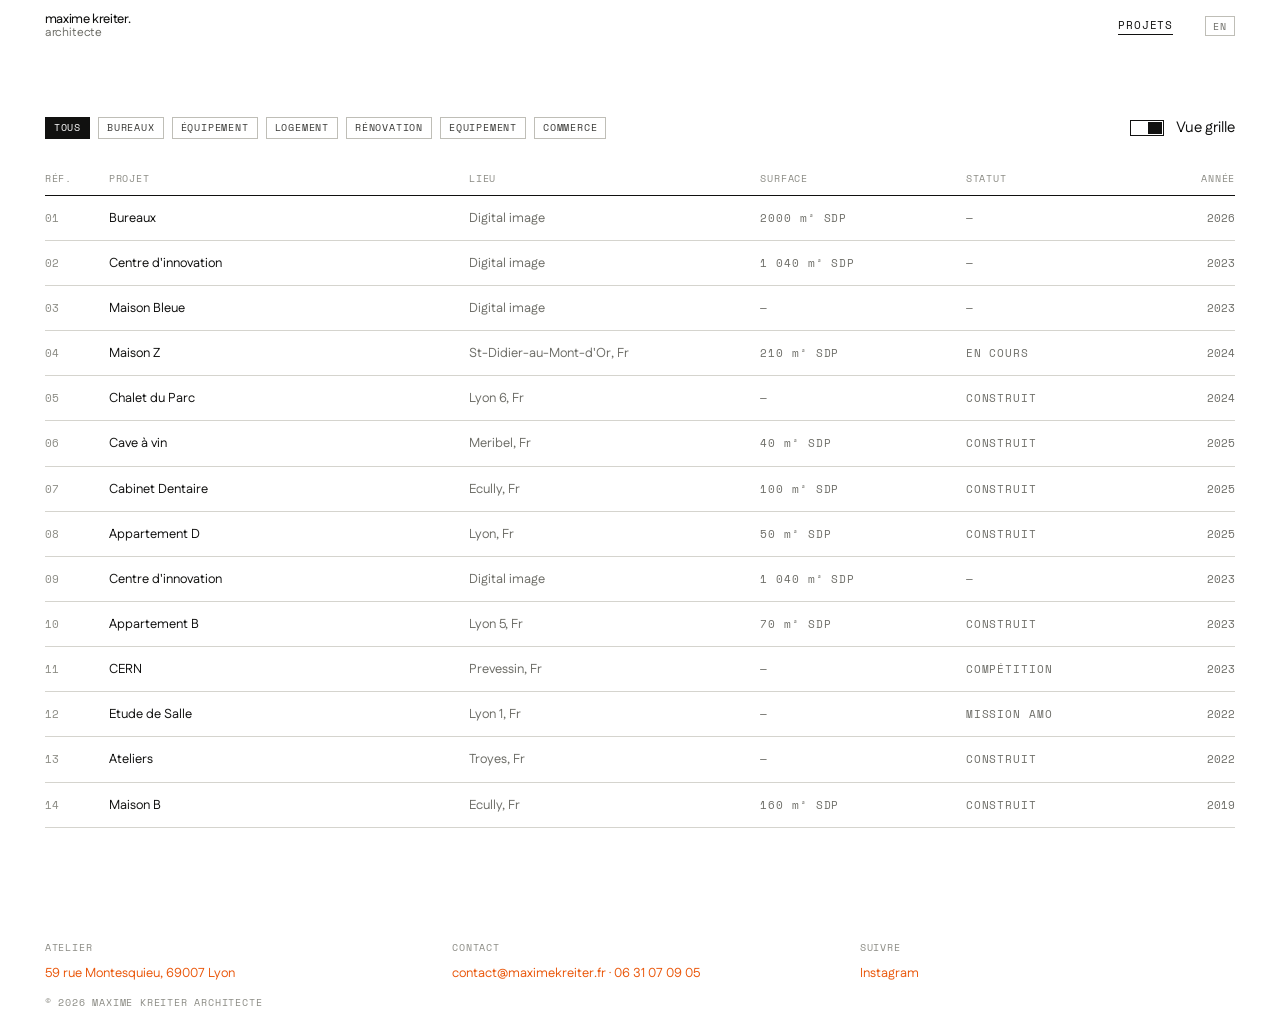
==== commit 39ae2086: "update site" ====
--- a/projets.html
+++ b/projets.html
@@ -61,7 +61,10 @@
 
       <!-- Aperçu affiché au centre de l'écran au survol d'une ligne, en vue
            liste. Rempli par le JavaScript ; sans lui, il reste vide. -->
-      <div class="mk-preview" id="mk-preview" aria-hidden="true"><img alt=""></div>
+      <div class="mk-preview" id="mk-preview" aria-hidden="true">
+        <img alt="">
+        <span class="mk-preview__compteur"></span>
+      </div>
 
       <p class="mk-meta mk-empty" id="mk-empty" hidden></p>
 
--- a/assets/css/site.css
+++ b/assets/css/site.css
@@ -509,6 +509,7 @@
   inset: 0;
   z-index: 20;
   display: flex;
+  flex-direction: column;
   align-items: center;
   justify-content: center;
   pointer-events: none;
@@ -520,6 +521,16 @@
 
 /* max-height : en format naturel, un portrait très haut dépasserait
    l'écran. La hauteur prime alors sur la largeur. */
+.mk-preview__compteur {
+  font-family: var(--font-mono);
+  font-size: var(--text-3xs);
+  letter-spacing: var(--tracking-caps);
+  color: var(--text-muted);
+  padding-top: var(--s-2);
+  text-align: center;
+  font-variant-numeric: tabular-nums;
+}
+
 .mk-preview img {
   width: clamp(240px, 30vw, 400px);
   max-height: 70vh;
@@ -546,21 +557,35 @@
   align-items: start;
 }
 
-.mk-card__photo {
+/* Bande de photos d'une carte. Le défilement horizontal est celui du
+   navigateur : au doigt, le balayage est natif, avec l'inertie du système ;
+   scroll-snap arrête la bande pile sur une photo. La barre de défilement est
+   masquée, elle n'a pas sa place dans une vignette. */
+.mk-card__shots {
+  display: flex;
+  overflow-x: auto;
+  overscroll-behavior-x: contain;
+  scroll-snap-type: x mandatory;
+  -webkit-overflow-scrolling: touch;
+  scrollbar-width: none;
   aspect-ratio: var(--vignette-ratio);
   background: var(--paper-200);
-  overflow: hidden;
-}
-
-/* height: auto laisse la photo imposer sa hauteur quand aucun format n'est
-   forcé ; si --vignette-ratio reprend une valeur, le cadre la contraint et
-   object-fit recadre au centre. */
-.mk-card__photo img {
+}
+
+.mk-card__shots::-webkit-scrollbar { display: none; }
+
+.mk-card__shots img {
+  flex: 0 0 100%;
   width: 100%;
   height: 100%;
   object-fit: cover;
+  scroll-snap-align: center;
   display: block;
-}
+  user-select: none;
+}
+
+/* Une seule photo : rien à balayer, le curseur ne promet rien. */
+.mk-card__shots:has(img + img) { cursor: pointer; }
 
 /* ImageFrame, repli sans photographie */
 .mk-frame { margin: 0; }
@@ -603,6 +628,14 @@
   font-size: var(--text-3xs);
   color: var(--text-muted);
   padding-top: 2px;
+  display: flex;
+  justify-content: space-between;
+  gap: var(--s-4);
+}
+
+.mk-card__compteur {
+  flex: 0 0 auto;
+  font-variant-numeric: tabular-nums;
 }
 
 /* ------------------------------------------------------------------ vide */
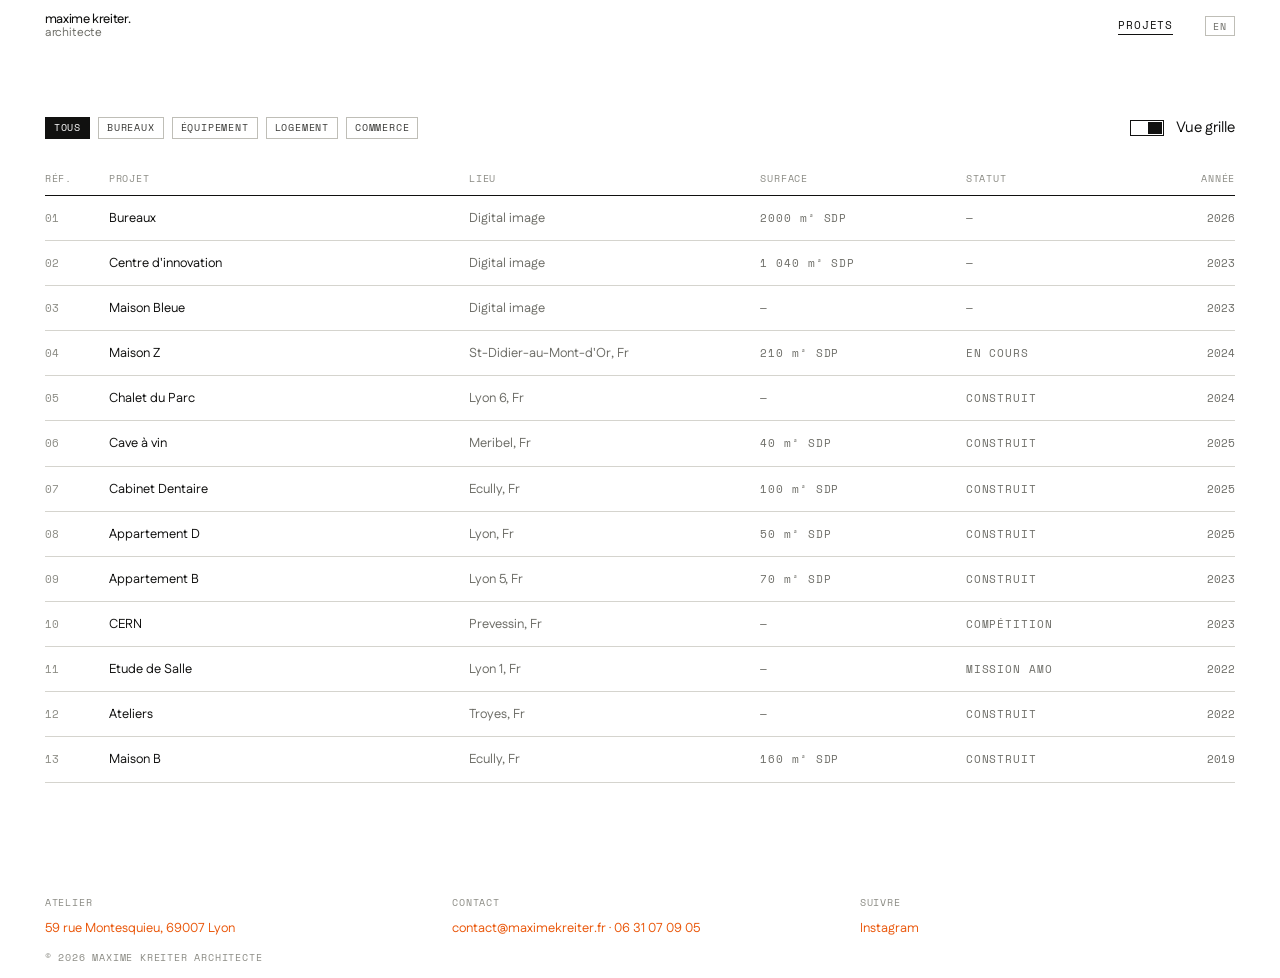
==== commit 5c19b2b1: "update site" ====
--- a/projets.html
+++ b/projets.html
@@ -6,7 +6,7 @@
 <title>Projets — Maxime Kreiter, Architecte HMONP, Lyon</title>
 <meta name="description" content="Index des projets de Maxime Kreiter, architecte HMONP à Lyon : réhabilitation, logement et équipement public, du diagnostic à la livraison.">
 <link rel="stylesheet" href="assets/ds/styles.css">
-<link rel="stylesheet" href="assets/css/site.css?v=2026-09-12">
+<link rel="stylesheet" href="assets/css/site.css">
 </head>
 <body>
 
@@ -92,6 +92,6 @@
 
 </div>
 
-<script src="assets/js/site.js?v=2026-09-12"></script>
+<script src="assets/js/site.js"></script>
 </body>
 </html>
--- a/assets/css/site.css
+++ b/assets/css/site.css
@@ -25,6 +25,18 @@
   /* L'aplat affiché quand un projet n'a pas de photo est vide : il lui faut
      un format à lui, sans quoi il n'aurait aucune hauteur. */
   --vignette-ratio-repli: 9 / 10;
+
+  /* Curseur des zones cliquables : un disque d'encre à la place de la main.
+     Le dessin est un SVG écrit directement dans la feuille de style, donc
+     aucun fichier à héberger. Les deux nombres après l'adresse placent la
+     pointe active au centre du disque.
+     32 px est la taille sûre : au-delà, certains navigateurs abandonnent le
+     curseur sur mesure et reviennent à la main. Pour l'agrandir, changez
+     width, height, cx, cy, r et les deux nombres de fin, tous solidaires.
+     « pointer » en fin de ligne est le repli si l'image est refusée. */
+  --curseur-clic:
+    url('data:image/svg+xml;utf8,<svg xmlns="http://www.w3.org/2000/svg" width="32" height="32"><circle cx="16" cy="16" r="15" fill="%23111110"/></svg>') 16 16,
+    pointer;
 }
 
 /* ------------------------------------------------------------------ shell */
@@ -64,6 +76,14 @@
 /* Le helmet du prototype : liens à l'encre, soulignement du base.css. */
 a { color: var(--ink-900); text-decoration-thickness: 1px; text-underline-offset: 3px; }
 a:hover { color: var(--sage-700); }
+
+/* Tout ce qui se clique porte le disque, liens de texte compris. */
+a[href],
+button,
+label,
+[role="button"] {
+  cursor: var(--curseur-clic);
+}
 
 /* --------------------------------------------------------------- wordmark */
 
@@ -120,7 +140,7 @@
   background: none;
   border: none;
   padding: 0;
-  cursor: pointer;
+  cursor: var(--curseur-clic);
   font-family: var(--font-mono);
   font-size: var(--text-2xs);
   letter-spacing: var(--tracking-caps);
@@ -141,7 +161,7 @@
 .mk-langbtn {
   background: none;
   border: var(--hairline) solid var(--border-mid);
-  cursor: pointer;
+  cursor: var(--curseur-clic);
   width: 30px;
   height: 20px;
   font-family: var(--font-mono);
@@ -352,7 +372,7 @@
   border: var(--hairline) solid var(--border-mid);
   background: transparent;
   color: var(--text-meta);
-  cursor: pointer;
+  cursor: var(--curseur-clic);
   transition: var(--transition-color);
 }
 
@@ -374,7 +394,7 @@
   display: inline-flex;
   align-items: center;
   gap: var(--s-3);
-  cursor: pointer;
+  cursor: var(--curseur-clic);
   font-size: var(--text-base);
   color: var(--text-primary);
 }
@@ -449,6 +469,12 @@
   color: var(--text-primary);
 }
 
+/* Le disque n'apparaît que sur les lignes où le clic sert à quelque chose,
+   c'est-à-dire celles dont le projet a plusieurs photos à faire défiler.
+   Ailleurs, la flèche : rien n'est promis. */
+.mk-row { cursor: default; }
+.mk-row--cliquable { cursor: var(--curseur-clic); }
+
 .mk-row__number {
   font-family: var(--font-mono);
   font-size: var(--text-2xs);
@@ -585,7 +611,7 @@
 }
 
 /* Une seule photo : rien à balayer, le curseur ne promet rien. */
-.mk-card__shots:has(img + img) { cursor: pointer; }
+.mk-card__shots:has(img + img) { cursor: var(--curseur-clic); }
 
 /* ImageFrame, repli sans photographie */
 .mk-frame { margin: 0; }
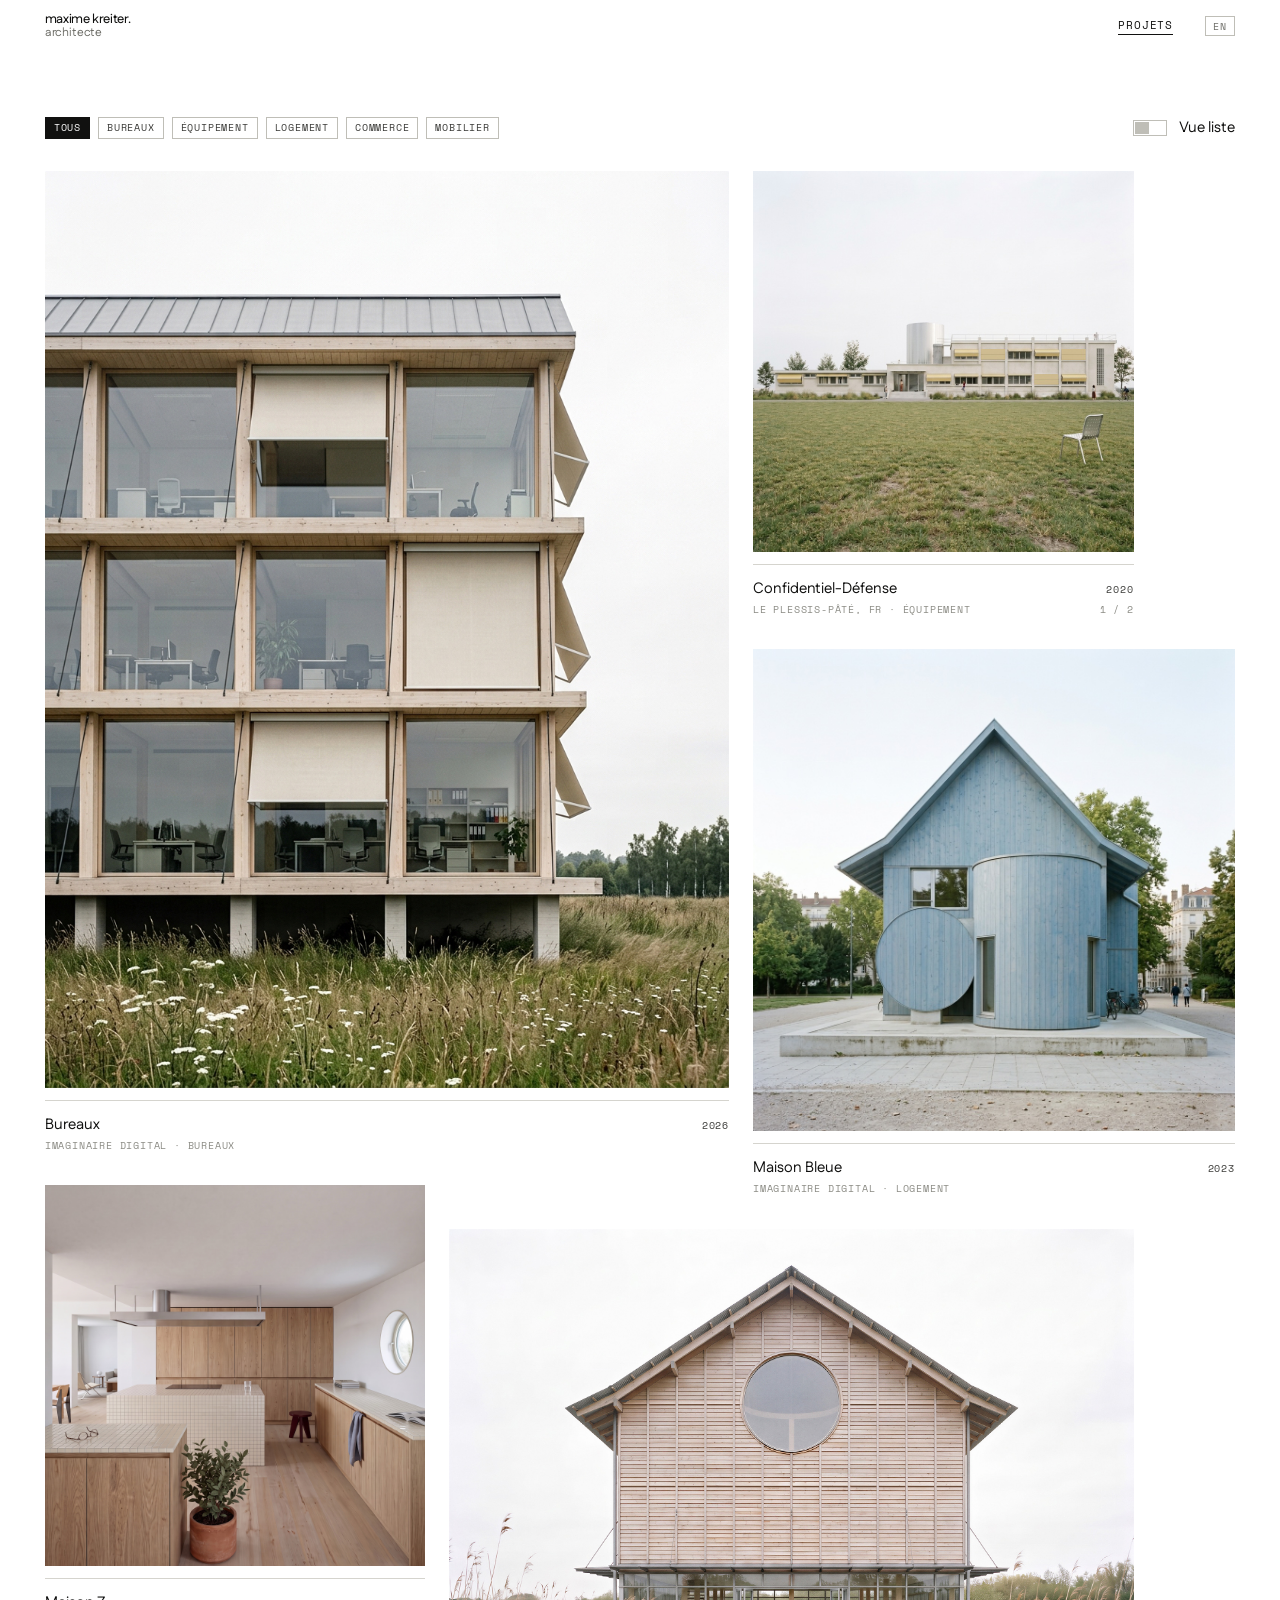
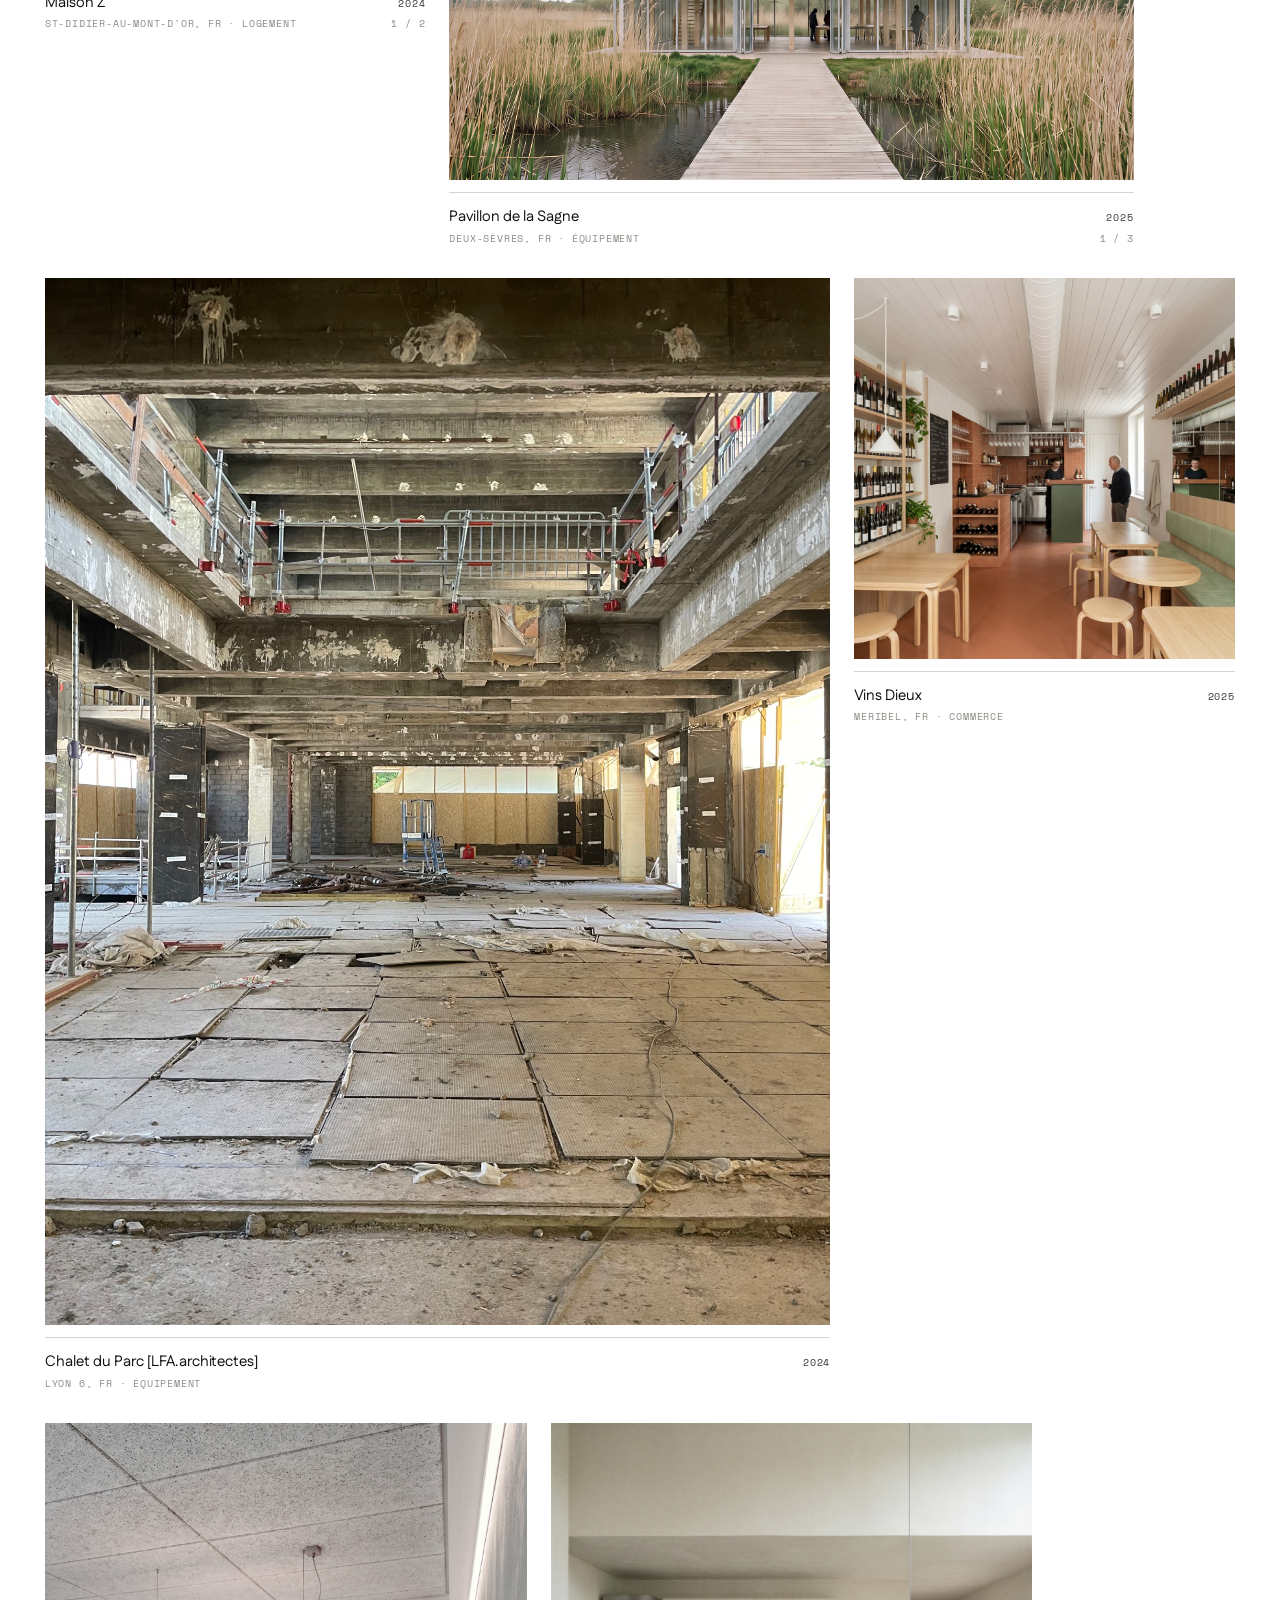
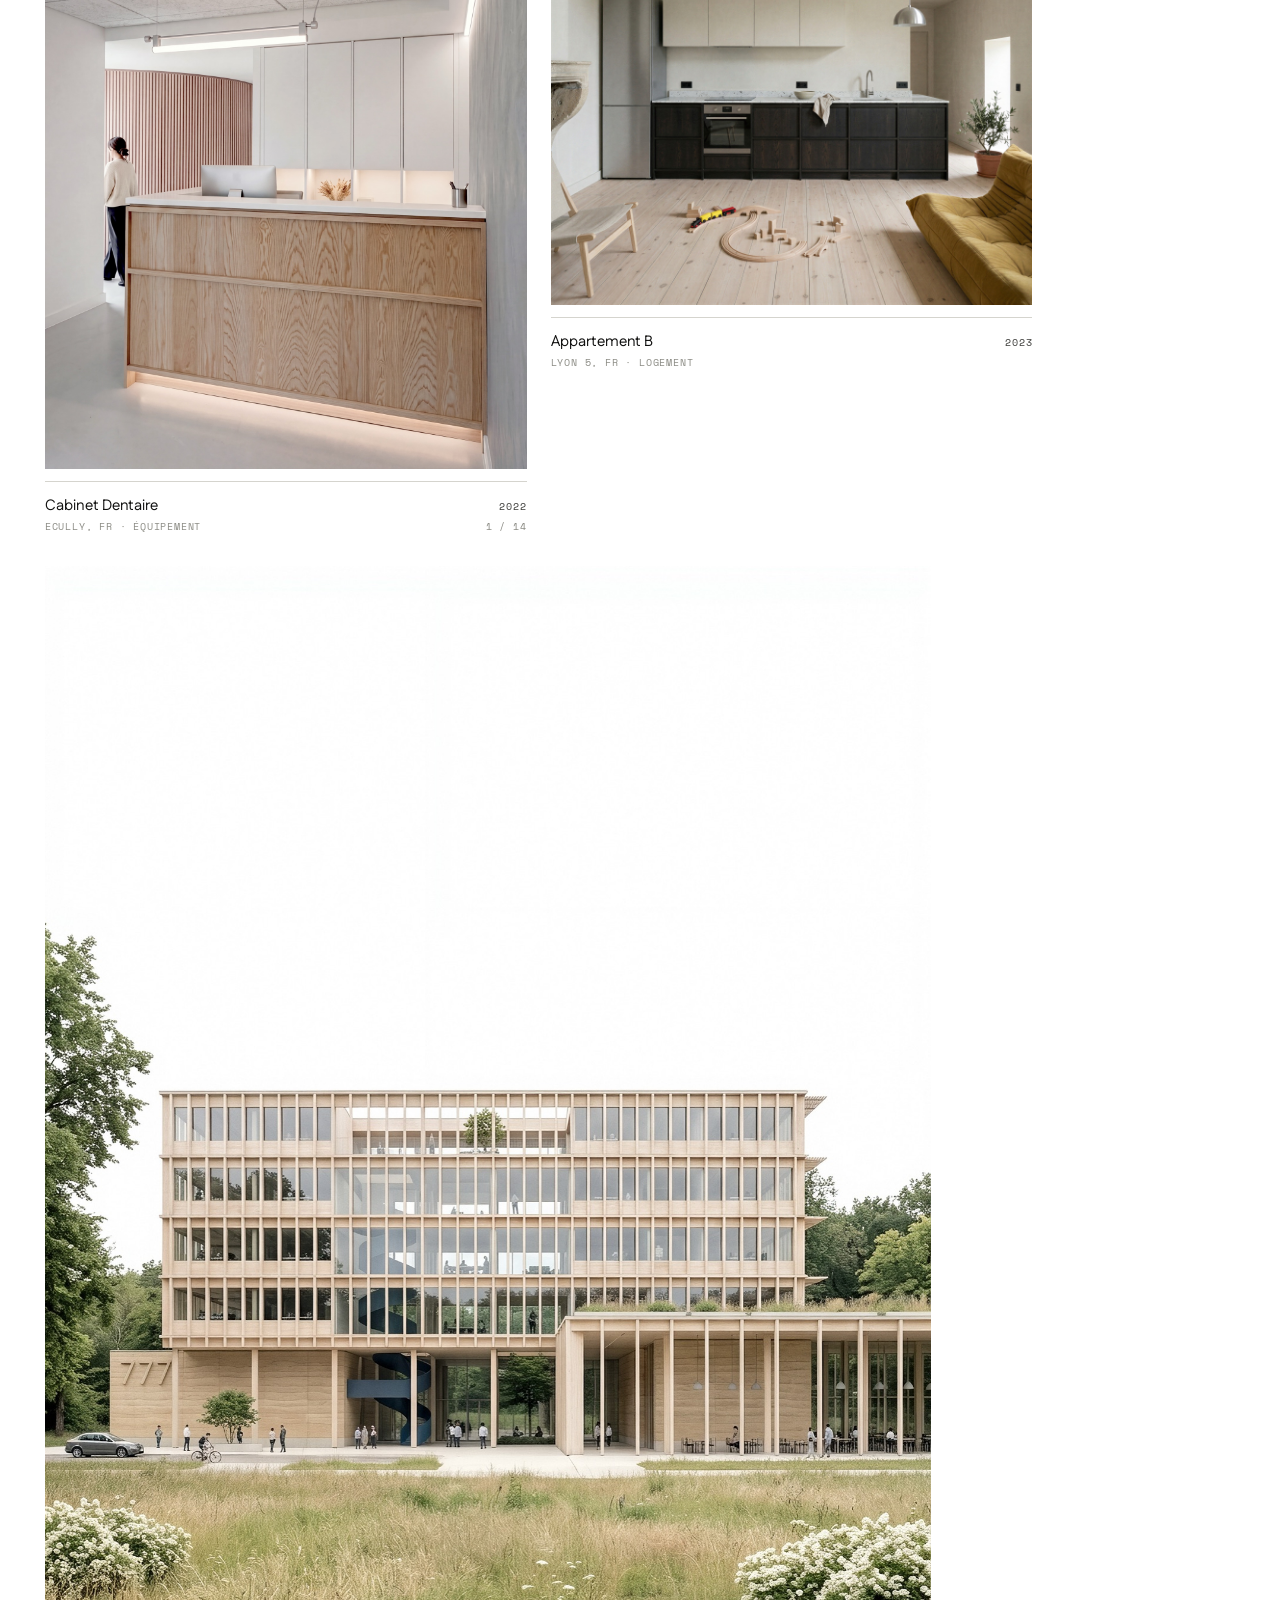
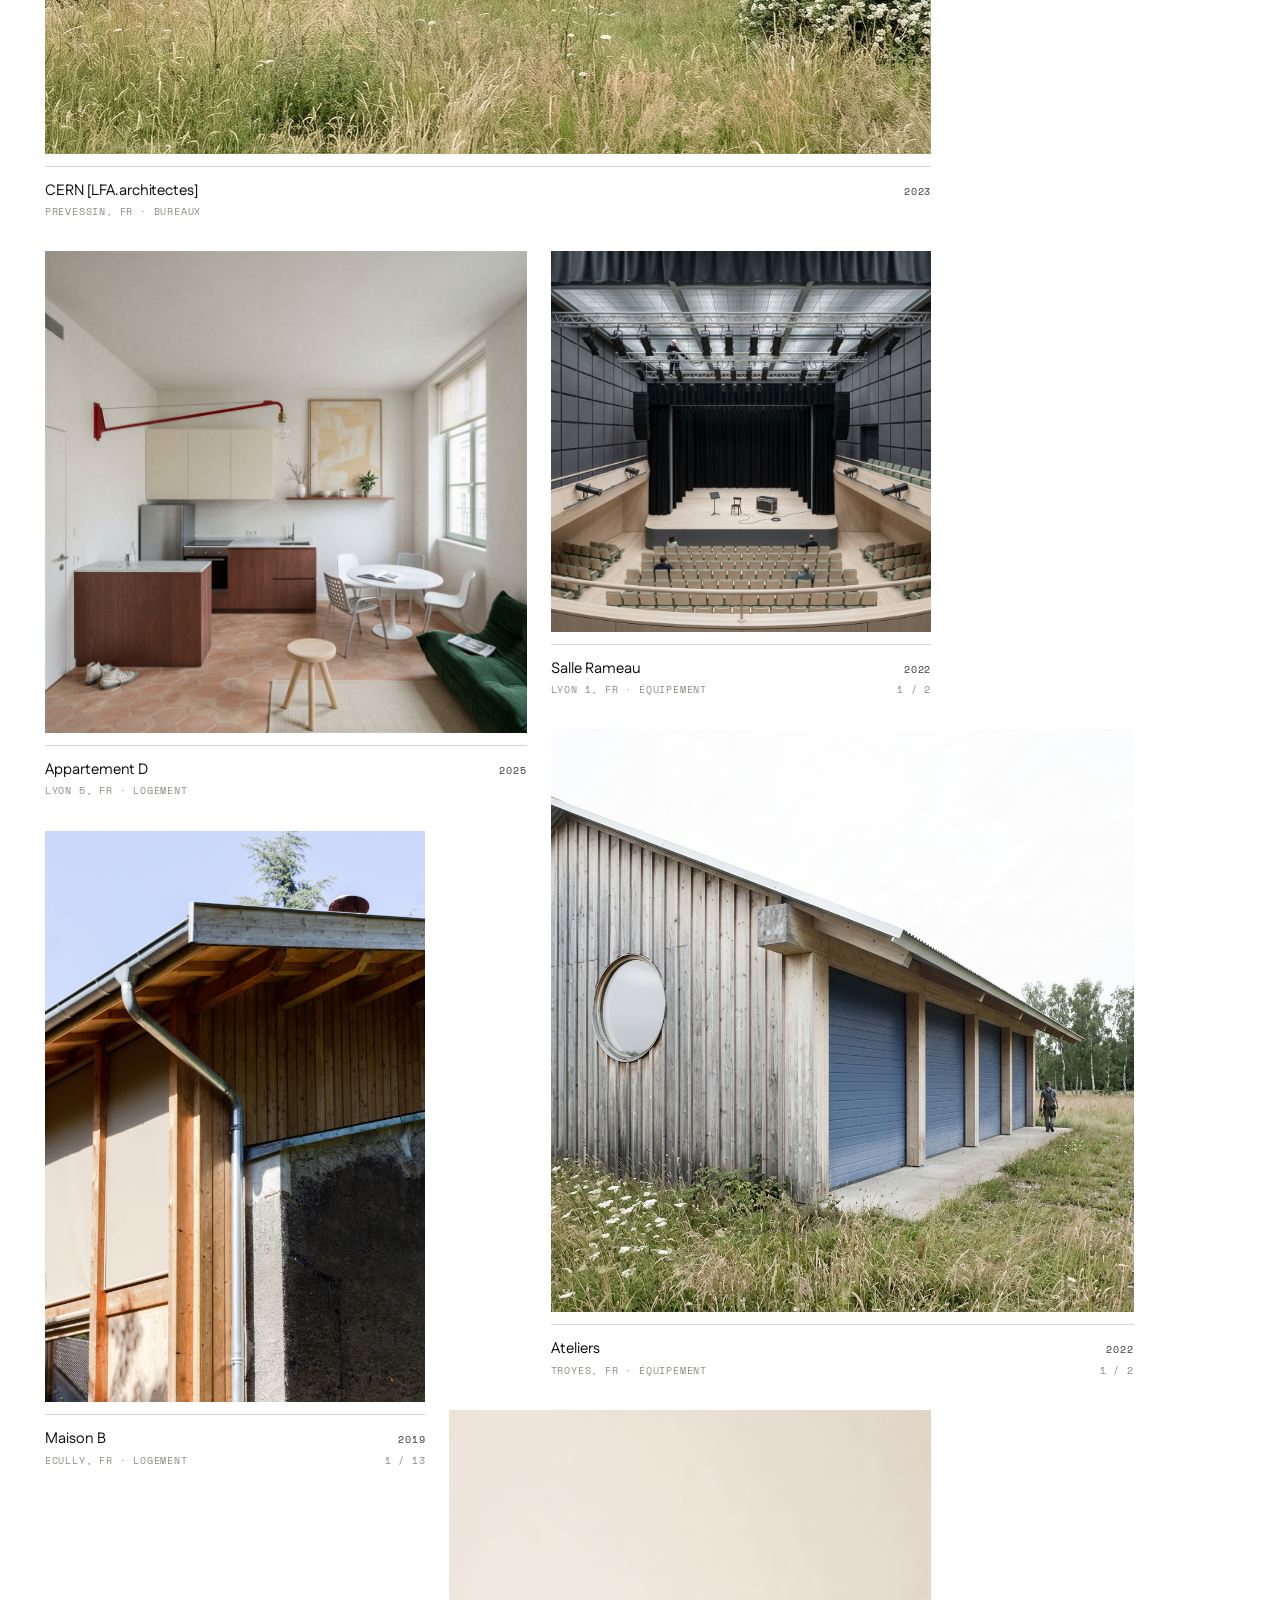
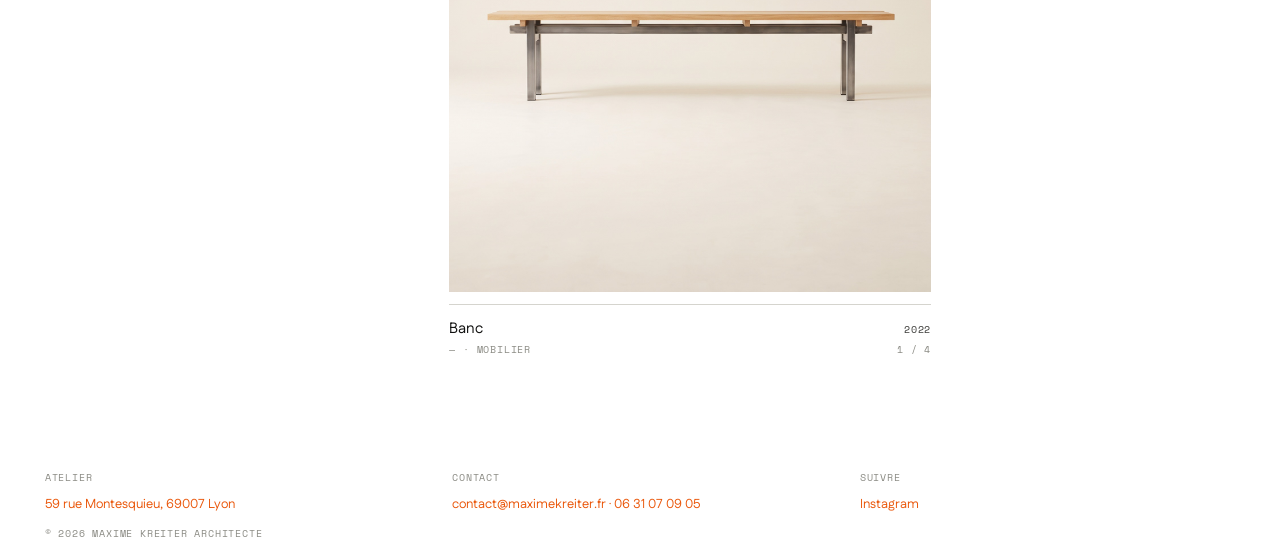
==== commit f89faa59: "update site" ====
--- a/projets.html
+++ b/projets.html
@@ -36,16 +36,16 @@
       <div class="mk-index__controls">
         <div class="mk-filters" id="mk-filters"></div>
         <label class="mk-switch">
-          <input type="checkbox" class="mk-switch__input" id="mk-view" checked>
+          <input type="checkbox" class="mk-switch__input" id="mk-view">
           <span class="mk-switch__track" aria-hidden="true"><span class="mk-switch__knob"></span></span>
           <!-- Libellé piloté par le JavaScript : il annonce la vue vers
-               laquelle on bascule. Sans JS, on est en grille et le texte
-               statique ci-dessous est le bon. -->
-          <span id="mk-view-label">Vue grille</span>
+               laquelle on bascule. La page s'ouvre en grille (2026-11-09),
+               le texte statique ci-dessous est donc le bon. -->
+          <span id="mk-view-label">Vue liste</span>
         </label>
       </div>
 
-      <div id="mk-list">
+      <div id="mk-list" hidden>
         <div class="mk-list__head">
           <span class="mk-meta">Réf.</span>
           <span class="mk-meta" data-i18n="projet">Projet</span>
@@ -57,7 +57,7 @@
         <div class="mk-list__rows" id="mk-rows"></div>
       </div>
 
-      <div class="mk-grid" id="mk-grid" hidden></div>
+      <div class="mk-grid" id="mk-grid"></div>
 
       <!-- Aperçu affiché au centre de l'écran au survol d'une ligne, en vue
            liste. Rempli par le JavaScript ; sans lui, il reste vide. -->
--- a/assets/css/site.css
+++ b/assets/css/site.css
@@ -12,8 +12,28 @@
    une teinte plus soutenue, à 4,41:1. */
 
 :root {
+  /* Marqueur de version : sert uniquement à vérifier, depuis la page
+     diagnostic.html, quelle feuille de style le navigateur utilise
+     réellement. N'a aucun effet sur l'affichage. */
+  --mk-version: "2026-10-05-a";
+
   --accent-contact: #EA580C;
   --accent-contact-hover: #C2410C;
+
+  /* Largeur de référence d'une vignette — celle d'un projet « taille: 1 ».
+     C'est elle qui décide du nombre de vignettes par rangée : plus elle est
+     grande, moins il y en a. */
+  --vignette-base: 280px;
+
+  /* Finesse du champ « taille: ». Les largeurs se comptent en colonnes
+     fines et invisibles : une vignette de référence en occupe le nombre
+     indiqué ici, et chaque cran de « taille: » en ajoute une seule.
+       4   un cran élargit d'environ un quart   (le réglage livré)
+       2   un cran élargit de moitié            contraste franc
+       8   un cran élargit d'un huitième        nuances fines
+     Ces colonnes ne se voient pas : elles donnent aux vignettes des bords
+     communs, sans lesquels aucune ne pourrait remonter sous sa voisine. */
+  --vignette-colonnes: 4;
 
   /* Cadrage des vignettes de l'index.
        auto    chaque photo garde son format — paysages et portraits
@@ -37,7 +57,37 @@
   --curseur-clic:
     url('data:image/svg+xml;utf8,<svg xmlns="http://www.w3.org/2000/svg" width="32" height="32"><circle cx="16" cy="16" r="15" fill="%23111110"/></svg>') 16 16,
     pointer;
-}
+
+  /* Le disque ci-dessus n'est qu'un repli. À la souris, le script le
+     remplace par un disque qui suit le pointeur et passe en négatif ce qu'il
+     survole : texte noir sur blanc devient blanc sur noir, photos comprises.
+     Son diamètre se règle ici, librement — cette version n'a pas la limite
+     des 32 px. */
+  --curseur-taille: 16px;
+}
+
+/* Disque en négatif : un rond blanc en mode « différence » inverse les
+   couleurs qu'il recouvre — il paraît noir sur le papier, et le texte noir
+   qu'il couvre devient blanc. Posé par le script, uniquement à la souris.
+   Le curseur du système est alors masqué sur les zones cliquables. */
+.mk-curseur-js { --curseur-clic: none; }
+
+.mk-curseur {
+  position: fixed;
+  top: 0;
+  left: 0;
+  width: var(--curseur-taille);
+  height: var(--curseur-taille);
+  margin: calc(var(--curseur-taille) / -2) 0 0 calc(var(--curseur-taille) / -2);
+  border-radius: 50%;
+  background: #fff;
+  mix-blend-mode: difference;
+  pointer-events: none;
+  z-index: 1000;
+  opacity: 0;
+  transition: opacity 120ms ease;
+}
+.mk-curseur--visible { opacity: 1; }
 
 /* ------------------------------------------------------------------ shell */
 
@@ -274,6 +324,7 @@
   flex-direction: column;
   justify-content: center;
   padding: clamp(32px, 9vw, 96px) 0;
+  min-width: 0;
 }
 
 .mk-garde__name {
@@ -295,13 +346,24 @@
 .mk-garde__name-b { font-weight: var(--weight-regular); color: var(--text-secondary); }
 
 .mk-garde__lede {
-  max-width: 46ch;
+  /* Aucune largeur maximale : les retours à la ligne du texte suffisent à
+     découper les phrases, le bloc n'a donc pas à être bridé et chaque phrase
+     tient sur une ligne. Sur un écran étroit elles se replient d'elles-mêmes.
+
+     Le design system pose « text-wrap: pretty » sur body, donc tout le site
+     en hérite. Cette propriété autorise le navigateur à recouper une ligne
+     qui tiendrait, pour équilibrer le paragraphe : c'est ce que faisait
+     Safari sur la première phrase. On revient ici au découpage ordinaire.
+     Les deux écritures sont données : la seconde pour les navigateurs qui ne
+     comprennent que la propriété détaillée. */
+  text-wrap: wrap;
+  text-wrap-style: auto;
+
   font-size: clamp(15px, 3.6vw, var(--type-lede-size));
   line-height: var(--leading-snug);
   color: var(--text-meta);
   padding-top: clamp(20px, 6vw, var(--s-7));
   margin: 0;
-  text-wrap: pretty;
   white-space: pre-line;
 }
 
@@ -576,12 +638,23 @@
 
 /* align-items: start — les vignettes n'ayant plus toutes la même hauteur,
    chaque carte se cale en haut de sa rangée plutôt que de s'étirer. */
+/* Les vignettes ne sont ni en grille CSS ni en rangées : chacune est posée
+   à sa place par le JavaScript, de façon à remonter jusqu'à buter sur celles
+   qui la précèdent. Aucune mise en page du navigateur ne sait faire cela —
+   une rangée aligne ses blocs sur le haut et laisse du vide sous les plus
+   courts, c'est précisément ce qu'on veut supprimer.
+   Conséquence : la hauteur du conteneur est posée elle aussi par le
+   JavaScript, sans quoi il serait plat.
+   La déclaration « gap » ne sert plus à espacer quoi que ce soit — un
+   conteneur d'éléments positionnés ne l'applique pas — mais c'est là que le
+   JavaScript lit les deux écarts, horizontal et vertical. Les changer ici
+   change bien l'espacement de la grille. */
 .mk-grid {
-  display: grid;
-  grid-template-columns: repeat(auto-fill, minmax(280px, 1fr));
+  position: relative;
   gap: var(--s-6) var(--grid-gap);
-  align-items: start;
-}
+}
+
+.mk-grid > * { position: absolute; top: 0; left: 0; }
 
 /* Bande de photos d'une carte. Le défilement horizontal est celui du
    navigateur : au doigt, le balayage est natif, avec l'inertie du système ;
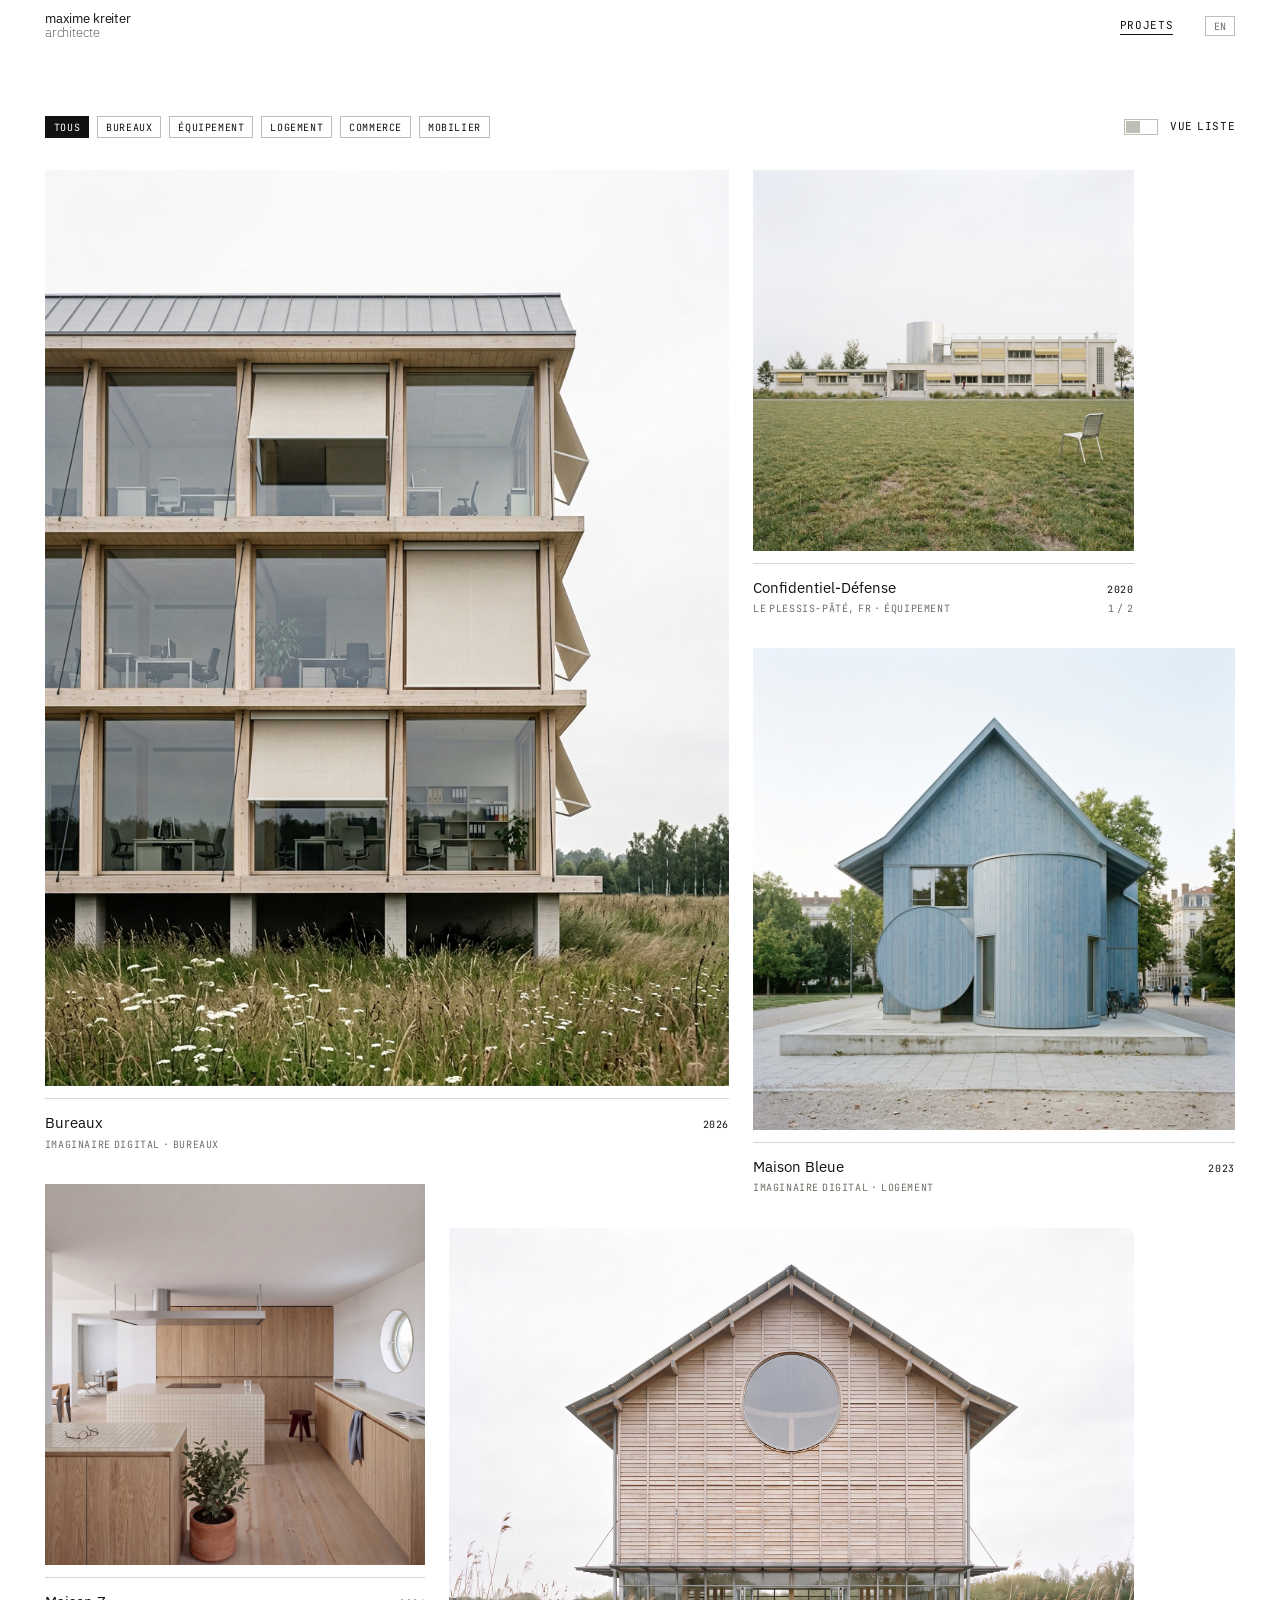
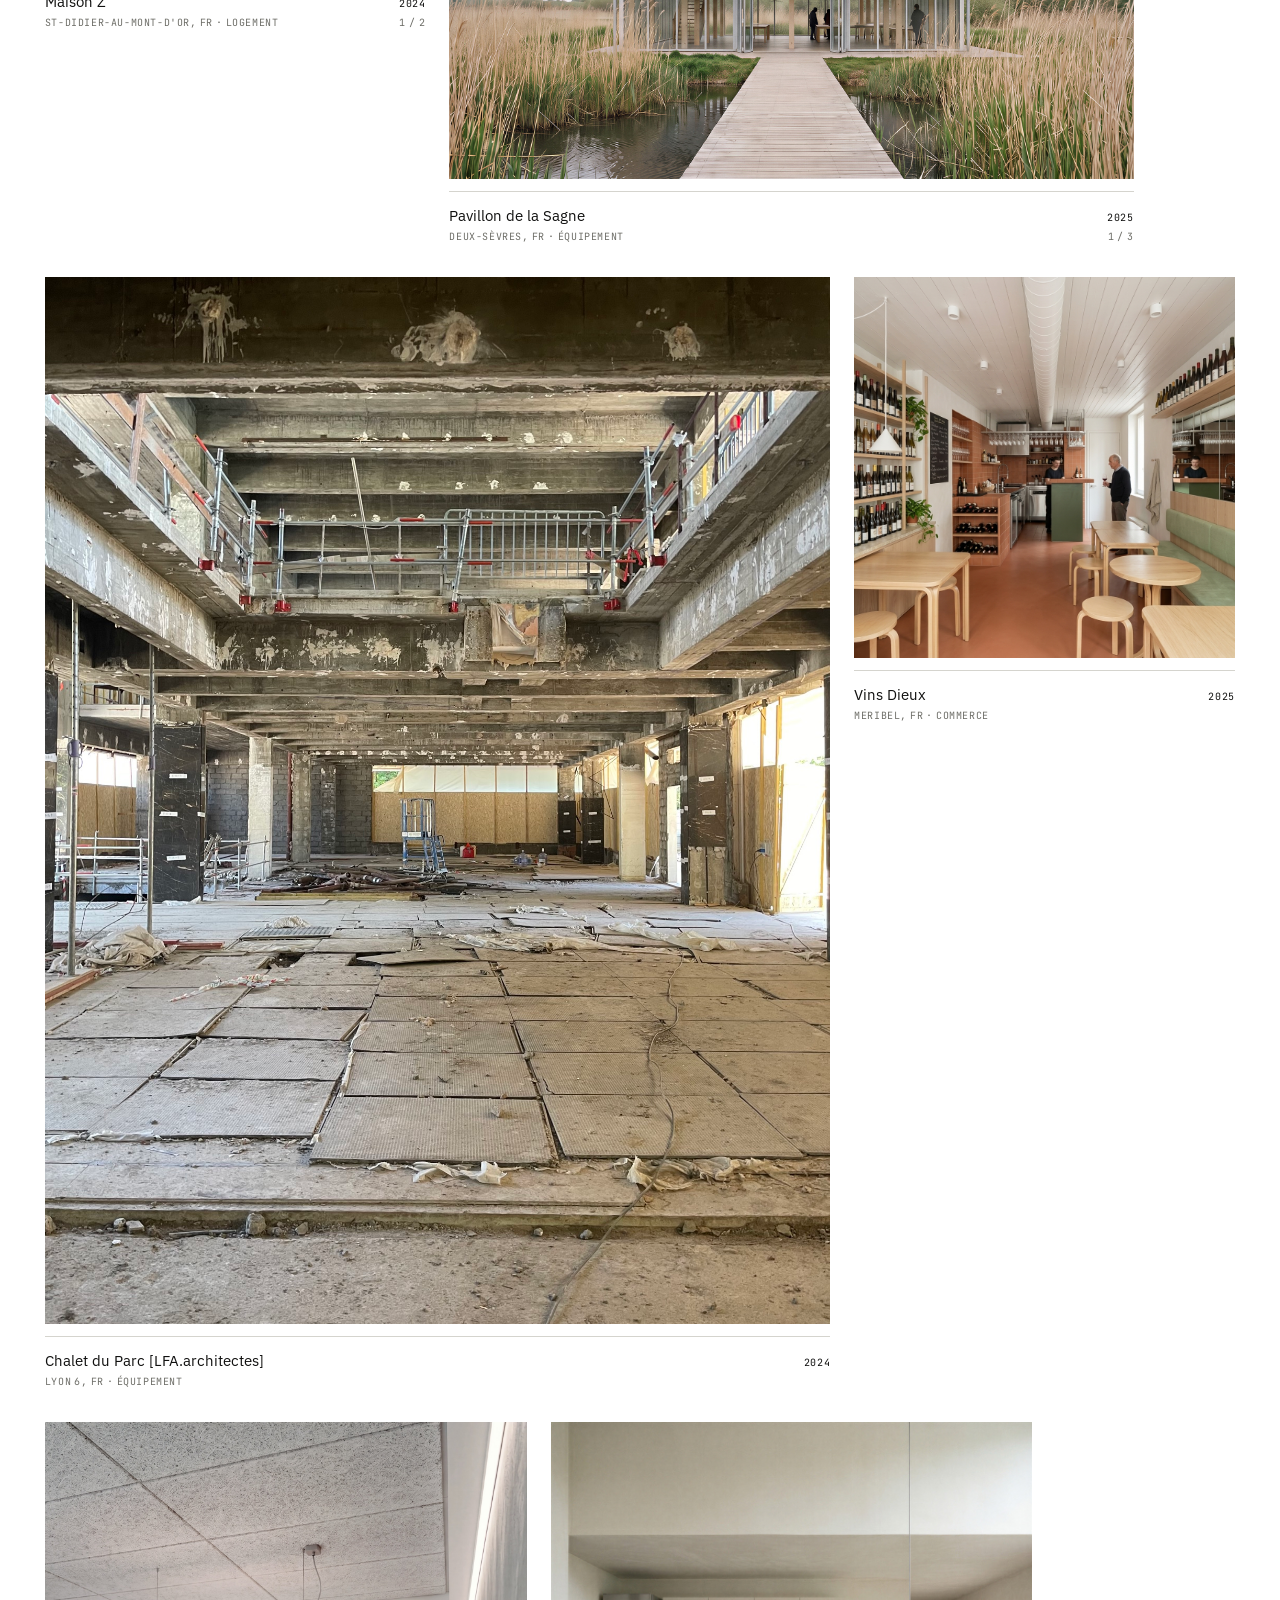
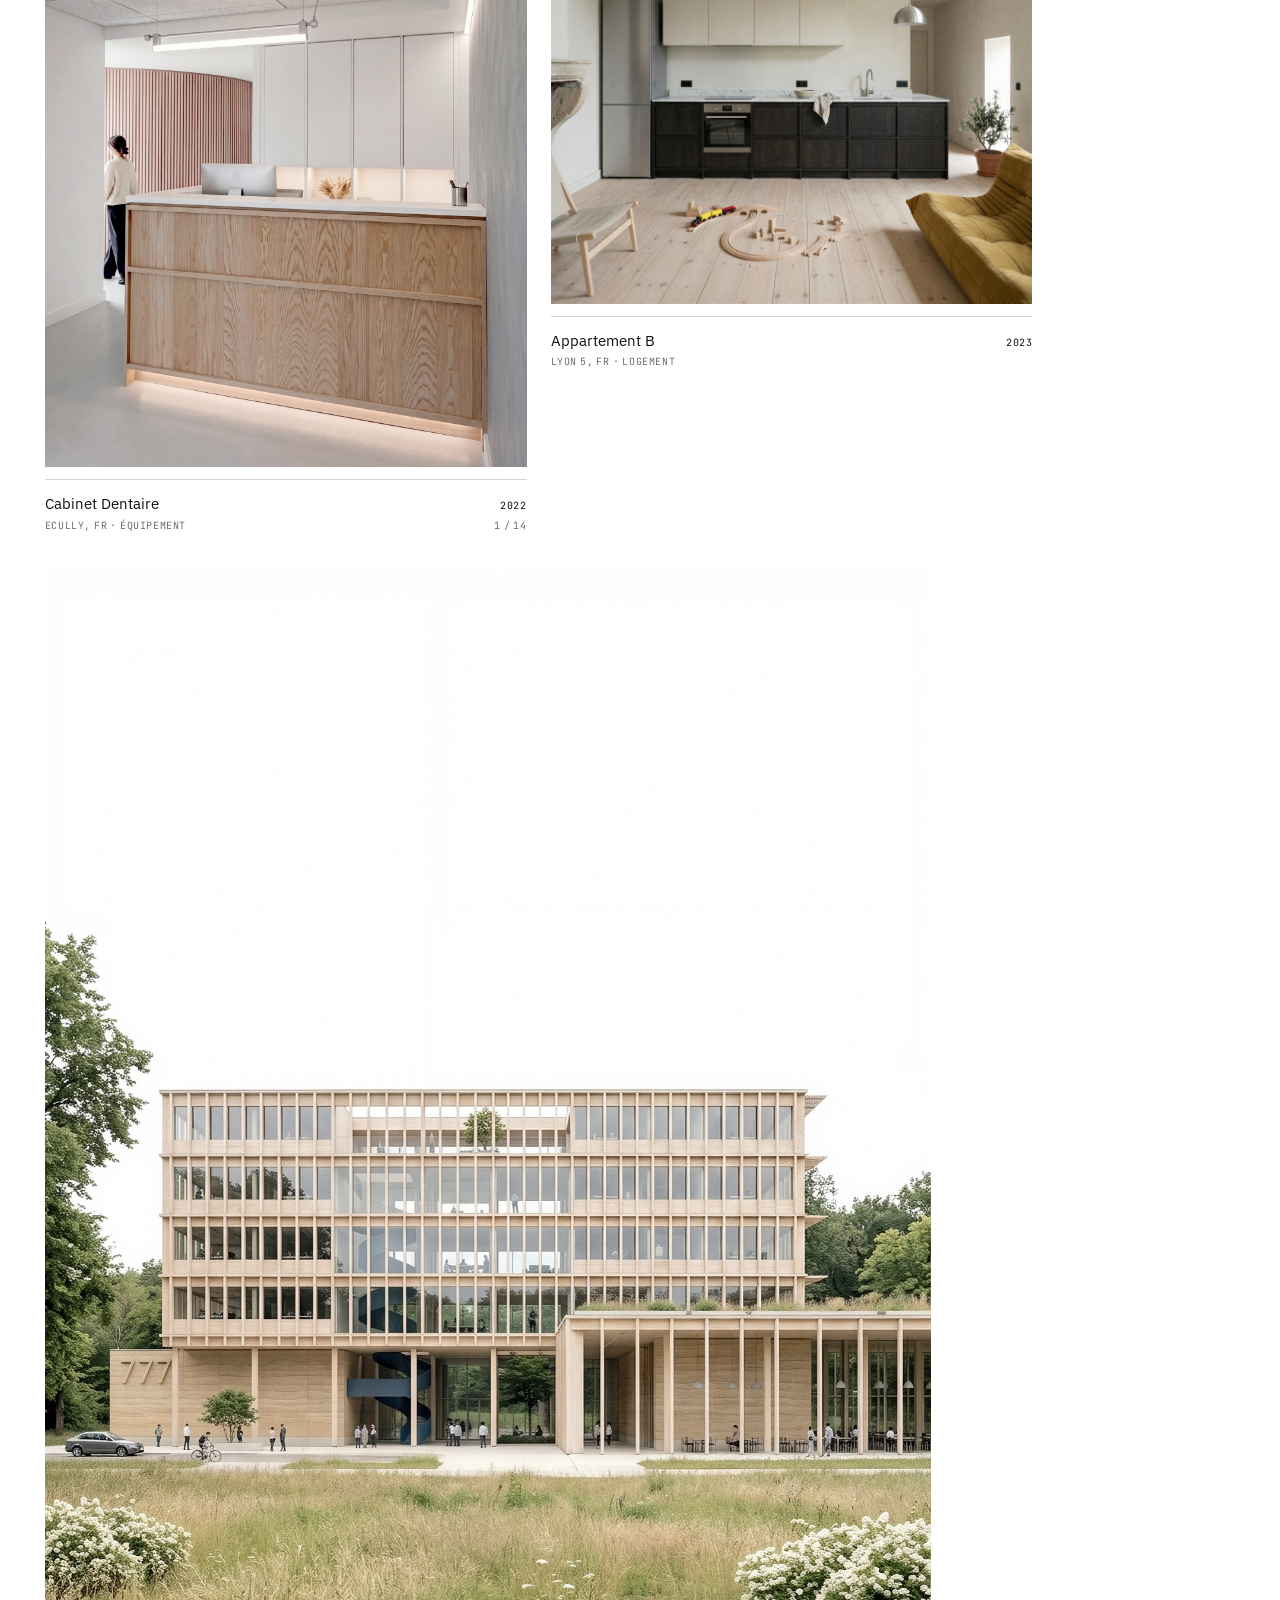
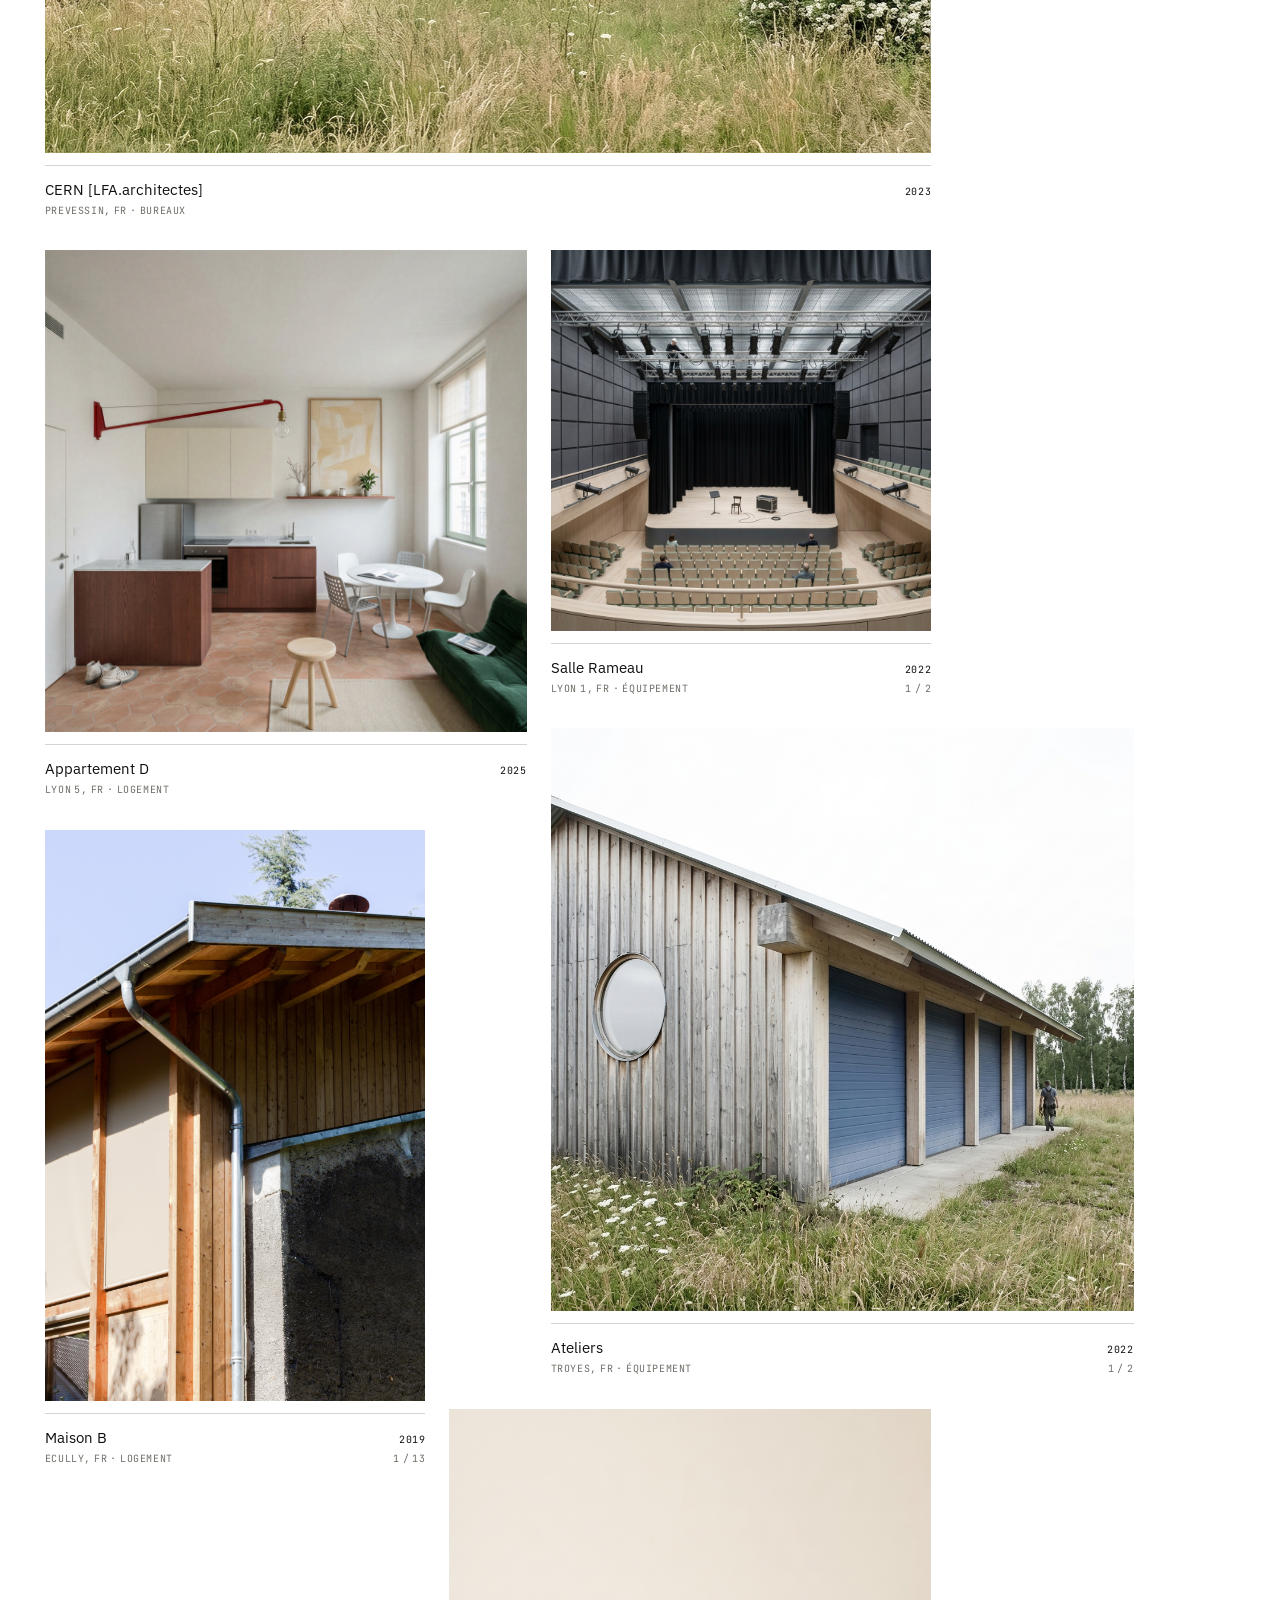
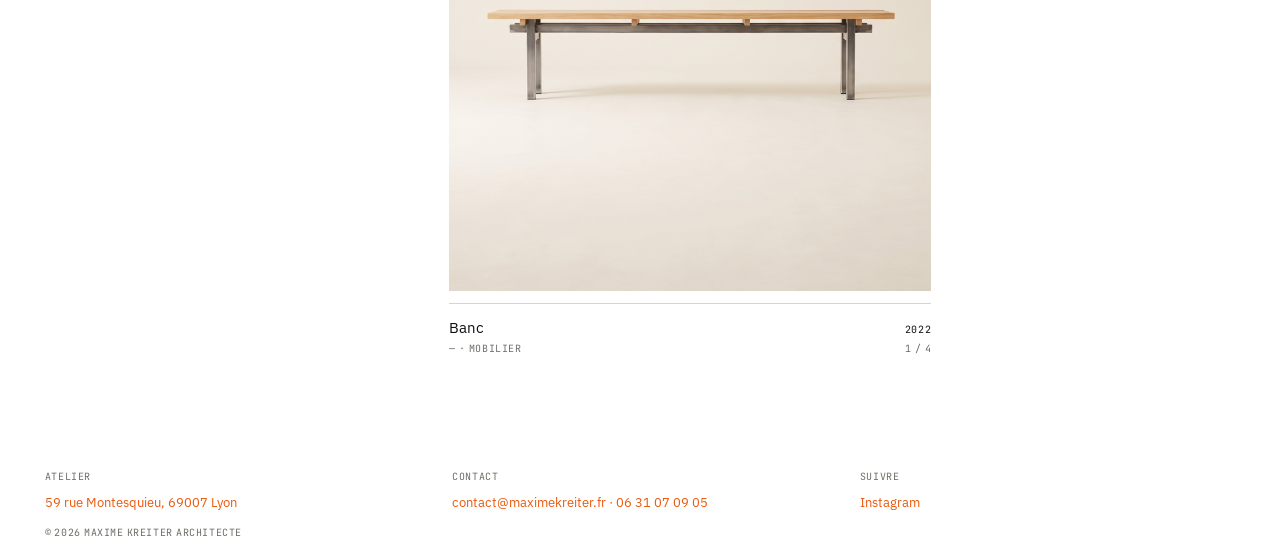
==== commit 7367b433: "update site" ====
--- a/projets.html
+++ b/projets.html
@@ -14,9 +14,10 @@
 
   <div class="mk-header__sticky">
     <header class="mk-header">
-      <a href="index.html" class="mk-wordmark mk-wordmark--sm">
-        <span>Maxime Kreiter.</span>
-        <span class="mk-wordmark__sub">Architecte</span>
+      <!-- Signature sur deux lignes, donc sans point (voir site.css, « signature »). -->
+      <a href="index.html" class="mk-wordmark mk-wordmark--sm mk-signature mk-signature--deux-lignes">
+        <span class="mk-signature__nom">Maxime Kreiter</span><span class="mk-signature__point">.</span>
+        <span class="mk-signature__metier">Architecte</span>
       </a>
       <nav class="mk-header__nav">
         <a href="projets.html" class="mk-navlink" aria-current="page" data-i18n="projets">Projets</a>
--- a/assets/css/site.css
+++ b/assets/css/site.css
@@ -125,7 +125,26 @@
 
 /* Le helmet du prototype : liens à l'encre, soulignement du base.css. */
 a { color: var(--ink-900); text-decoration-thickness: 1px; text-underline-offset: 3px; }
-a:hover { color: var(--sage-700); }
+a:hover { color: var(--link-hover); }
+
+/* Registre en JetBrains Mono (règle typographique du 10.11.2026) : partout
+   où la mono compose, l'espace entre les mots est resserrée (-0.35em) ; les
+   capitales portent +0.06em (--tracking-caps). La classe .mk-meta du design
+   system (base.css) le fait aussi. Un nouvel élément en mono s'ajoute ici. */
+.mk-navlink,
+.mk-langbtn,
+.mk-footer__title,
+.mk-footer__note,
+.mk-tag,
+.mk-switch,
+.mk-row__number,
+.mk-row__meta,
+.mk-row__data,
+.mk-row__year,
+.mk-preview__compteur,
+.mk-frame__label {
+  word-spacing: var(--mono-word-spacing);
+}
 
 /* Tout ce qui se clique porte le disque, liens de texte compris. */
 a[href],
@@ -137,30 +156,60 @@
 
 /* --------------------------------------------------------------- wordmark */
 
-.mk-wordmark {
+/* Signature (règle typographique du 10.11.2026), en-tête et accueil :
+   IBM Plex Sans, minuscules (par text-transform : le HTML garde « Maxime
+   Kreiter » avec ses majuscules), « maxime kreiter » en 400 et « architecte »
+   en 200, même encre, même corps.
+     — sur une ligne : « maxime kreiter. architecte », point écarté du r de
+       .07em, « architecte » à .2em du point ;
+     — sur deux lignes (classe mk-signature--deux-lignes) : pas de point.
+   Interlettrage selon le corps : grand (≥ 20 pt) -0.05em, vers 14 pt
+   -0.03em, petit -0.01em (jetons --signature-tracking-*, typography.css). */
+
+.mk-signature {
   display: inline-flex;
-  flex-direction: column;
-  gap: 0;
-  align-items: flex-start;
+  flex-wrap: wrap;
+  align-items: baseline;
   font-family: var(--font-sans);
-  font-weight: var(--weight-medium);
-  line-height: var(--leading-tight);
-  letter-spacing: var(--tracking-display);
   text-transform: lowercase;
   color: var(--text-primary);
+  letter-spacing: var(--signature-tracking-petit);
+}
+
+.mk-signature__nom { font-weight: var(--weight-regular); }
+
+/* Le point ne porte pas d'interlettrage : l'écart au r et à « architecte »
+   est alors exactement celui des marges. */
+.mk-signature__point {
+  font-weight: var(--weight-regular);
+  margin-left: .07em;
+  letter-spacing: 0;
+}
+
+.mk-signature__metier {
+  font-weight: var(--weight-light);
+  margin-left: .2em;
+}
+
+.mk-signature--deux-lignes {
+  flex-direction: column;
+  align-items: flex-start;
+}
+
+.mk-signature--deux-lignes .mk-signature__point { display: none; }
+.mk-signature--deux-lignes .mk-signature__metier { margin-left: 0; }
+
+/* Lien de l'en-tête : la signature, en petit, sur deux lignes. */
+.mk-wordmark {
+  gap: 0;
+  line-height: var(--leading-tight);
   border: 0;
   text-decoration: none;
 }
 
+/* Même corps pour les deux lignes (13 px, hors de l'échelle 68/30/17/15/11/10 :
+   gardé tel quel en attendant l'avis de Max). */
 .mk-wordmark--sm { font-size: var(--text-sm); }
-
-.mk-wordmark__sub {
-  font-weight: var(--weight-regular);
-  letter-spacing: var(--tracking-tight);
-  color: var(--text-secondary);
-}
-
-.mk-wordmark--sm .mk-wordmark__sub { font-size: var(--text-xs); }
 
 a.mk-wordmark:hover { color: var(--text-primary); }
 
@@ -327,23 +376,16 @@
   min-width: 0;
 }
 
+/* Signature de l'accueil, en grand (26 à 68 px) : sur une ligne, sauf en
+   petite largeur où elle passe sur deux lignes, sans point (voir plus bas). */
 .mk-garde__name {
   display: flex;
-  flex-wrap: wrap;
-  column-gap: 0.32em;
   row-gap: 0;
-  align-items: baseline;
-  font-family: var(--font-sans);
   font-size: clamp(26px, 7.4vw, var(--text-3xl));
   line-height: var(--leading-tight);
-  letter-spacing: var(--tracking-display);
-  text-transform: lowercase;
+  letter-spacing: var(--signature-tracking-grand);
   margin: 0;
-  font-weight: var(--weight-regular);
-}
-
-.mk-garde__name-a { font-weight: var(--weight-medium); color: var(--text-primary); }
-.mk-garde__name-b { font-weight: var(--weight-regular); color: var(--text-secondary); }
+}
 
 .mk-garde__lede {
   /* Aucune largeur maximale : les retours à la ligne du texte suffisent à
@@ -381,7 +423,7 @@
 
 .mk-index__title {
   font-family: var(--font-sans);
-  font-weight: 500;
+  font-weight: var(--weight-regular);
   text-transform: uppercase;
   letter-spacing: -0.015em;
   font-size: var(--text-3xl);
@@ -457,7 +499,12 @@
   align-items: center;
   gap: var(--s-3);
   cursor: var(--curseur-clic);
-  font-size: var(--text-base);
+  /* Navigation entre les vues : registre mono en capitales, comme les filtres
+     voisins (avant le 10.11.2026 : Fustat 15 px). */
+  font-family: var(--font-mono);
+  font-size: var(--text-2xs);
+  letter-spacing: var(--tracking-caps);
+  text-transform: uppercase;
   color: var(--text-primary);
 }
 
@@ -543,14 +590,17 @@
   color: var(--text-muted);
 }
 
-/* Même corps que la colonne Lieu ; c'est la couleur, encre contre gris, qui
-   porte désormais seule la hiérarchie entre le titre et le lieu. */
+/* Le titre est la voix (Plex), le lieu le registre (mono, 11 px comme la
+   référence et l'année : en 13 px, la mono, plus large, coupait les lieux sur
+   trois lignes en téléphone). Le titre garde 13 px, hors de l'échelle
+   68/30/17/15/11/10 : en attendant l'avis de Max. */
 .mk-row__title {
   font-size: var(--text-sm);
 }
 
 .mk-row__meta {
-  font-size: var(--text-sm);
+  font-family: var(--font-mono);
+  font-size: var(--text-2xs);
   color: var(--text-secondary);
 }
 
@@ -560,13 +610,13 @@
 .mk-row__data {
   font-family: var(--font-mono);
   font-size: var(--text-2xs);
-  letter-spacing: var(--tracking-caps);
   color: var(--text-secondary);
 }
 
 /* Le statut, lui, est un mot d'état : capitales mono, comme le veut le
-   design system pour tout ce qui est donnée sur le contenu. */
-.mk-row__statut { text-transform: uppercase; }
+   design system pour tout ce qui est donnée sur le contenu. Les capitales
+   seules portent l'interlettrage (+0.06em) ; la surface, en bas de casse, non. */
+.mk-row__statut { text-transform: uppercase; letter-spacing: var(--tracking-caps); }
 
 /* Colonnes réservées aux écrans larges : sur téléphone et petite tablette,
    la place manque et la liste retrouve ses quatre colonnes. */
@@ -703,7 +753,7 @@
 .mk-frame__label {
   font-family: var(--font-mono);
   font-size: var(--text-3xs);
-  letter-spacing: var(--tracking-caps-wide);
+  letter-spacing: var(--tracking-caps);
   text-transform: uppercase;
   color: var(--tint-200);
   padding: 0 var(--s-4);
